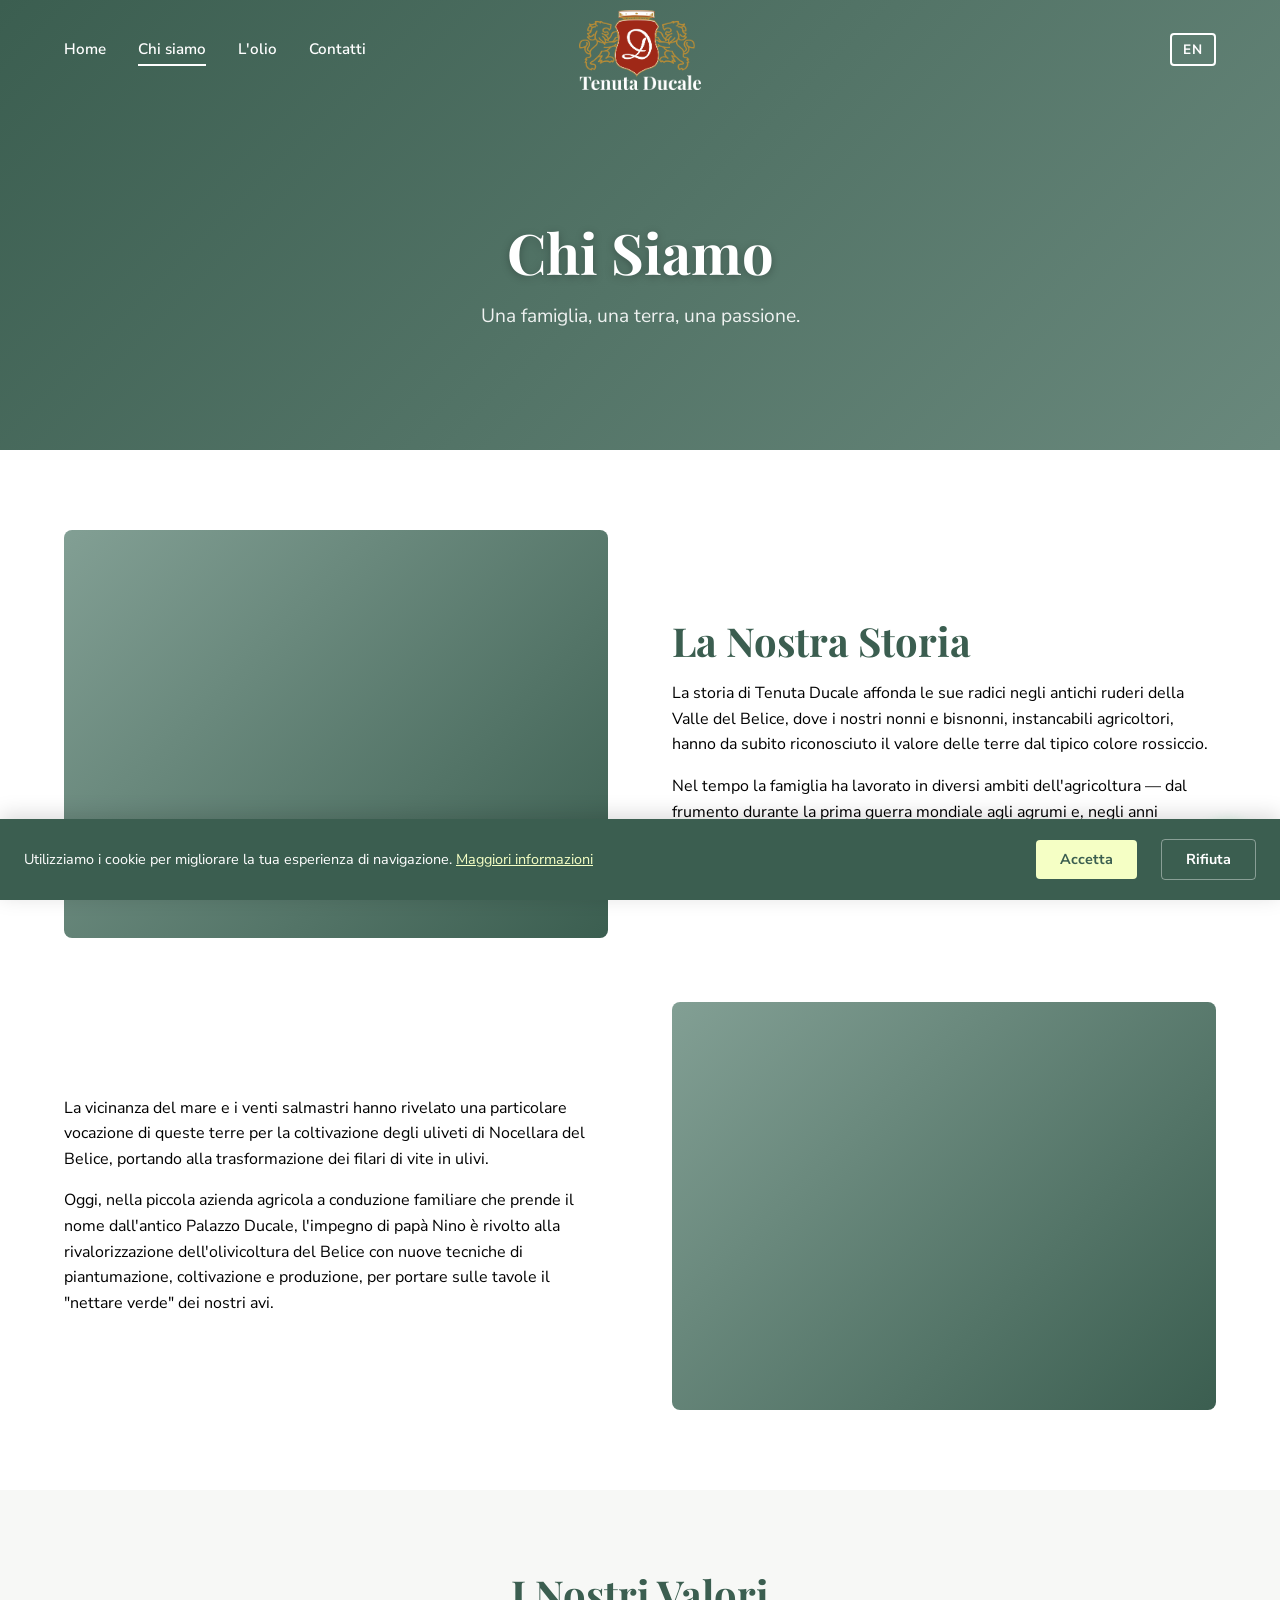
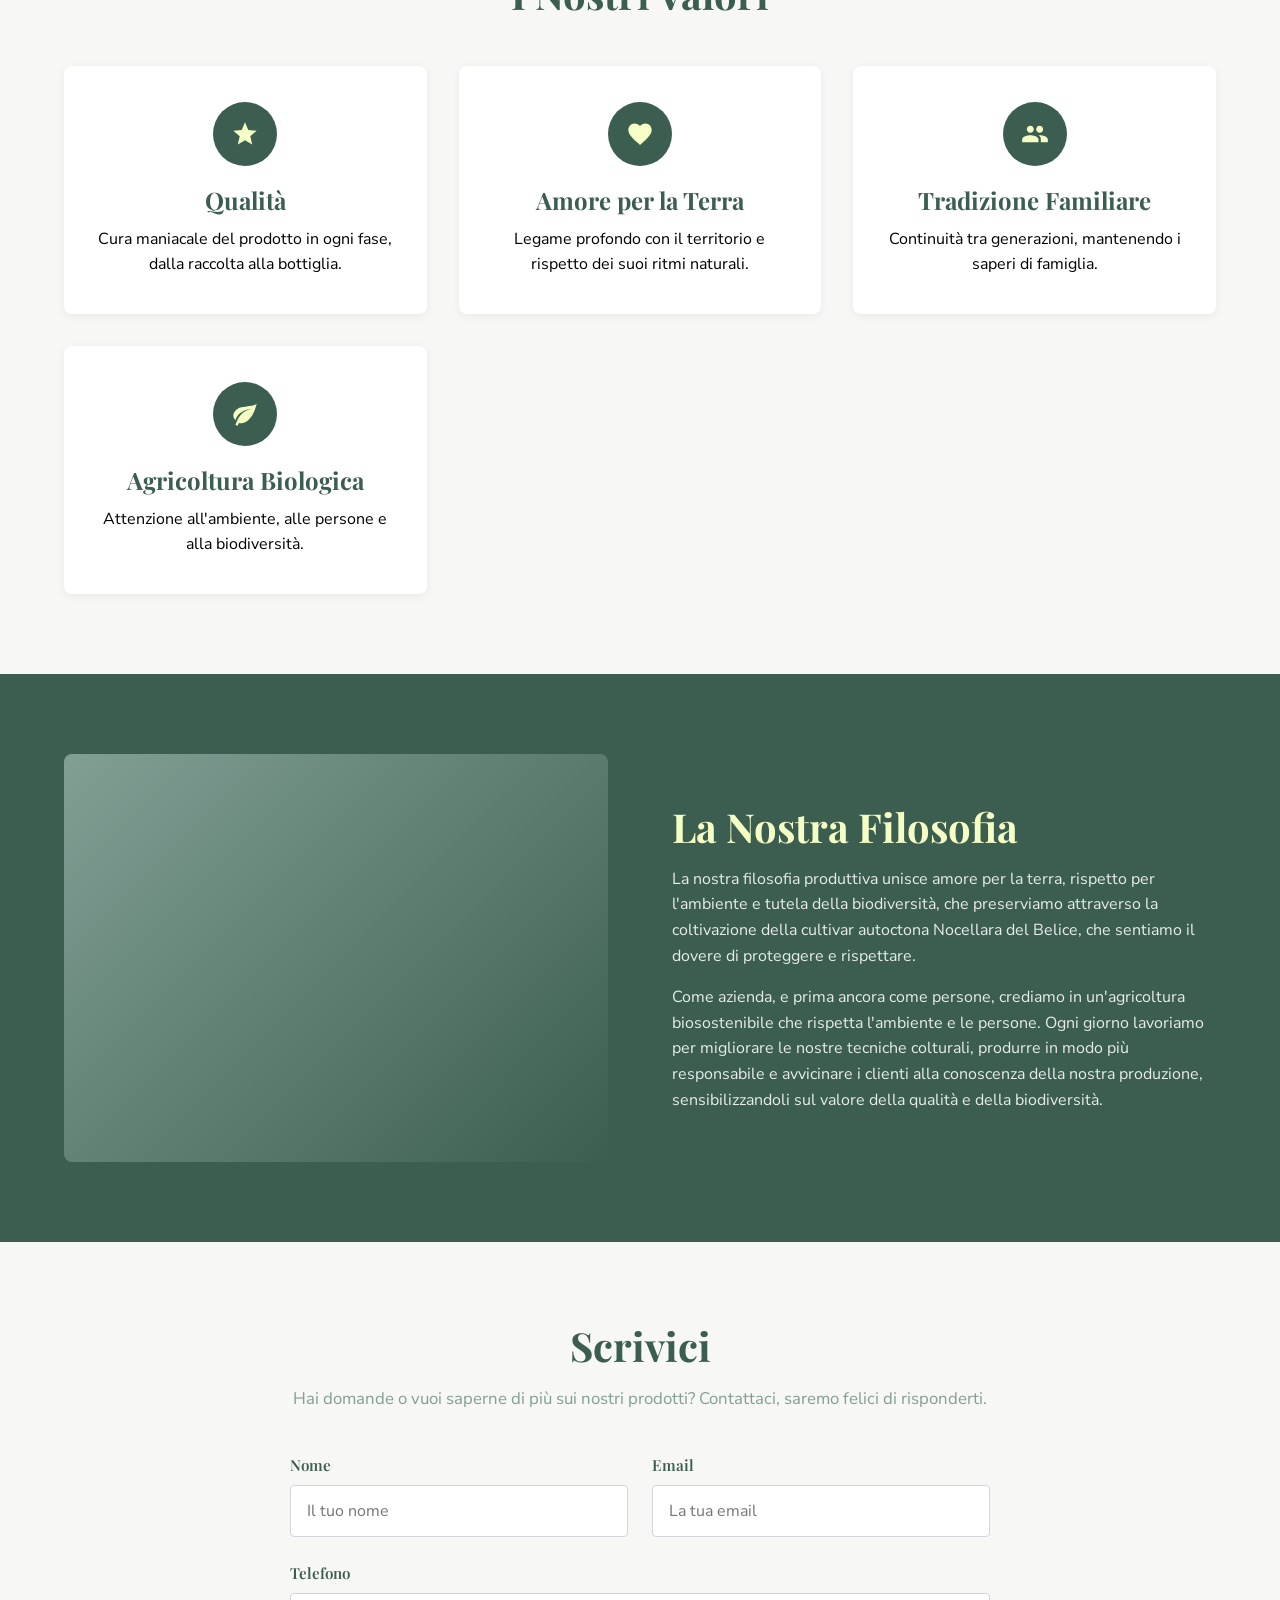
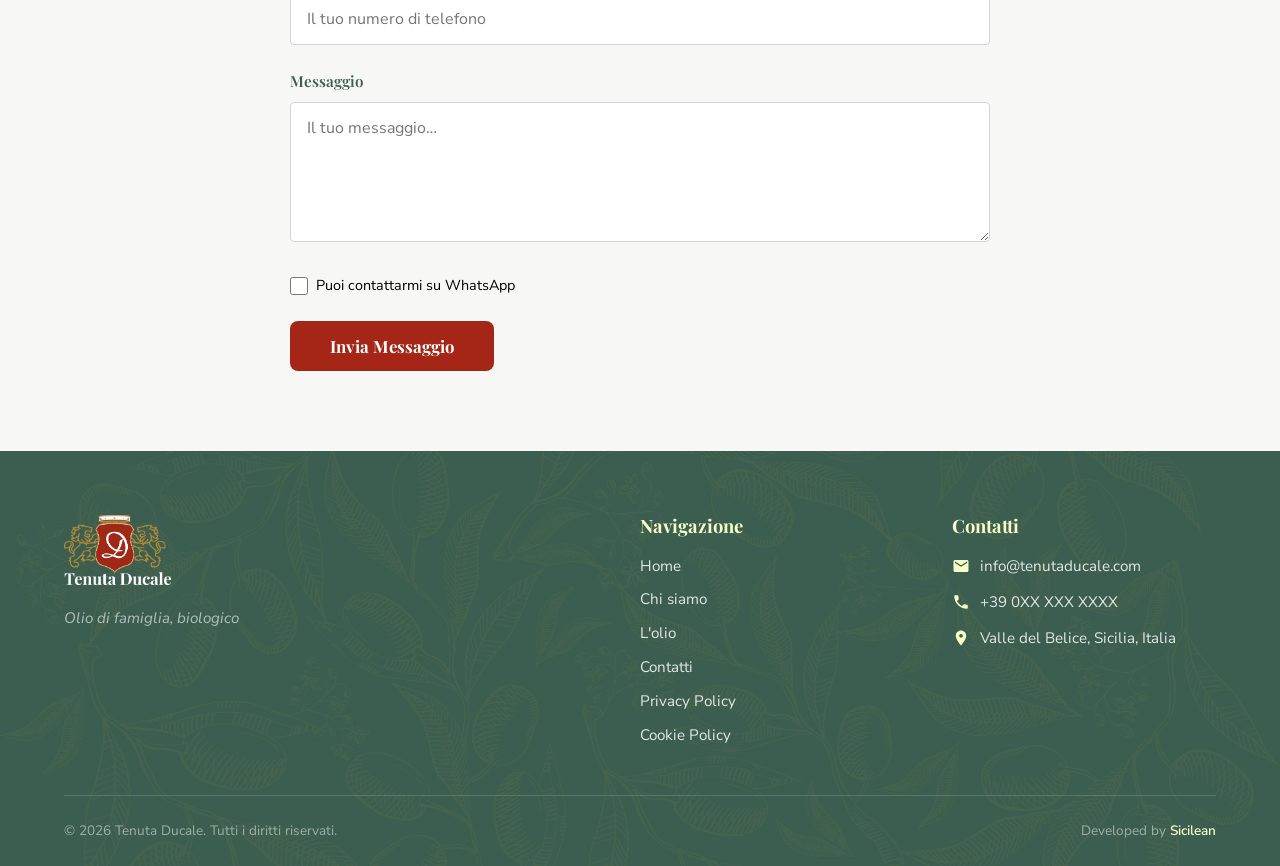
==== chi-siamo.html @ a3f20289 "Configurazione iniziale del sito" ====
<!DOCTYPE html>
<html lang="it">
<head>
  <meta charset="UTF-8">
  <meta name="viewport" content="width=device-width, initial-scale=1.0">
  <meta name="robots" content="index, follow">

  <title>Chi Siamo | Tenuta Ducale – La Nostra Storia nella Valle del Belice</title>
  <meta name="description" content="Scopri la storia di Tenuta Ducale: generazioni di agricoltori nella Valle del Belice, dedicati alla coltivazione biologica della Nocellara del Belice.">
  <link rel="canonical" href="https://www.tenutaducale.com/chi-siamo.html">

  <meta property="og:title" content="Chi Siamo | Tenuta Ducale">
  <meta property="og:description" content="Generazioni di agricoltori nella Valle del Belice, dedicati alla coltivazione biologica della Nocellara del Belice.">
  <meta property="og:type" content="website">
  <meta property="og:url" content="https://www.tenutaducale.com/chi-siamo.html">
  <meta property="og:locale" content="it_IT">
  <meta property="og:site_name" content="Tenuta Ducale">

  <link rel="preconnect" href="https://fonts.googleapis.com">
  <link rel="preconnect" href="https://fonts.gstatic.com" crossorigin>
  <link href="https://fonts.googleapis.com/css2?family=Nunito+Sans:ital,opsz,wght@0,6..12,300;0,6..12,400;0,6..12,600;0,6..12,700;1,6..12,400&family=Playfair+Display:ital,wght@0,400..900;1,400..900&display=swap" rel="stylesheet">

  <link rel="stylesheet" href="styles.css">
</head>
<body>

  <a href="#main-content" class="skip-link">Vai al contenuto principale</a>

  <!-- ========== NAVBAR ========== -->
  <header class="navbar navbar--transparent" role="banner">
    <div class="container navbar__inner">
      <a href="index.html" class="navbar__logo" aria-label="Tenuta Ducale – Home"><img src="public/Logo Tenuta Ducale-3.png" alt="Tenuta Ducale" width="150" height="48" class="logo-light"><img src="public/Logo Tenuta Ducale-4.png" alt="Tenuta Ducale" width="150" height="48" class="logo-dark"></a>
      <nav class="navbar__nav" aria-label="Navigazione principale">
        <a href="index.html" class="navbar__link" data-i18n="nav.home">Home</a>
        <a href="chi-siamo.html" class="navbar__link navbar__link--active" data-i18n="nav.about">Chi siamo</a>
        <a href="l-olio.html" class="navbar__link" data-i18n="nav.oil">L'olio</a>
        <a href="contatti.html" class="navbar__link" data-i18n="nav.contact">Contatti</a>
      </nav>
      <div class="navbar__actions">
        <button class="lang-toggle" aria-label="Switch to English">EN</button>
        <button class="hamburger" aria-label="Apri menu" aria-expanded="false">
          <span class="hamburger__line"></span>
          <span class="hamburger__line"></span>
          <span class="hamburger__line"></span>
        </button>
      </div>
    </div>
  </header>

  <div class="mobile-menu" role="dialog" aria-label="Menu di navigazione">
    <a href="index.html" class="mobile-menu__link" data-i18n="nav.home">Home</a>
    <a href="chi-siamo.html" class="mobile-menu__link mobile-menu__link--active" data-i18n="nav.about">Chi siamo</a>
    <a href="l-olio.html" class="mobile-menu__link" data-i18n="nav.oil">L'olio</a>
    <a href="contatti.html" class="mobile-menu__link" data-i18n="nav.contact">Contatti</a>
    <button class="lang-toggle" aria-label="Switch to English">EN</button>
  </div>

  <!-- ========== HERO ========== -->
  <!-- Sostituire con: style="background-image: url('img/hero-chi-siamo.webp')" -->
  <section class="hero" aria-label="Hero">
    <div class="hero__content">
      <h1 class="hero__title" data-i18n="hero.about.title">Chi Siamo</h1>
      <p class="hero__subtitle" data-i18n="hero.about.subtitle">Una famiglia, una terra, una passione.</p>
    </div>
  </section>

  <!-- ========== MAIN CONTENT ========== -->
  <main id="main-content">

    <!-- --- LA NOSTRA STORIA --- -->
    <section class="section" aria-labelledby="story-heading">
      <div class="container">
        <div class="two-col fade-in">
          <div class="two-col__img">
            <!-- Sostituire con: <img src="img/storia-uliveto.webp" alt="Uliveto storico della famiglia Di Maria" loading="lazy" width="600" height="450"> -->
          </div>
          <div class="two-col__text">
            <h2 id="story-heading" data-i18n="about.story.title">La Nostra Storia</h2>
            <p data-i18n="about.story.p1">La storia di Tenuta Ducale affonda le sue radici negli antichi ruderi della Valle del Belice, dove i nostri nonni e bisnonni, instancabili agricoltori, hanno da subito riconosciuto il valore delle terre dal tipico colore rossiccio.</p>
            <p data-i18n="about.story.p2">Nel tempo la famiglia ha lavorato in diversi ambiti dell'agricoltura — dal frumento durante la prima guerra mondiale agli agrumi e, negli anni '50–'60, alla viticoltura.</p>
          </div>
        </div>

        <div class="two-col two-col--reverse fade-in" style="margin-top: 4rem;">
          <div class="two-col__img">
            <!-- Sostituire con: <img src="img/storia-palazzo.webp" alt="Antico Palazzo Ducale nella Valle del Belice" loading="lazy" width="600" height="450"> -->
          </div>
          <div class="two-col__text">
            <p data-i18n="about.story.p3">La vicinanza del mare e i venti salmastri hanno rivelato una particolare vocazione di queste terre per la coltivazione degli uliveti di Nocellara del Belice, portando alla trasformazione dei filari di vite in ulivi.</p>
            <p data-i18n="about.story.p4">Oggi, nella piccola azienda agricola a conduzione familiare che prende il nome dall'antico Palazzo Ducale, l'impegno di papà Nino è rivolto alla rivalorizzazione dell'olivicoltura del Belice con nuove tecniche di piantumazione, coltivazione e produzione, per portare sulle tavole il "nettare verde" dei nostri avi.</p>
          </div>
        </div>
      </div>
    </section>

    <!-- --- I NOSTRI VALORI --- -->
    <section class="section section--alt" aria-labelledby="values-heading">
      <div class="container">
        <div class="section-header fade-in">
          <h2 id="values-heading" data-i18n="about.values.title">I Nostri Valori</h2>
        </div>

        <div class="cards-grid">
          <div class="card fade-in">
            <div class="card__icon">
              <svg viewBox="0 0 24 24" aria-hidden="true"><path d="M12 17.27L18.18 21l-1.64-7.03L22 9.24l-7.19-.61L12 2 9.19 8.63 2 9.24l5.46 4.73L5.82 21z"/></svg>
            </div>
            <h3 data-i18n="about.v1.title">Qualità</h3>
            <p data-i18n="about.v1.text">Cura maniacale del prodotto in ogni fase, dalla raccolta alla bottiglia.</p>
          </div>

          <div class="card fade-in">
            <div class="card__icon">
              <svg viewBox="0 0 24 24" aria-hidden="true"><path d="M12 21.35l-1.45-1.32C5.4 15.36 2 12.28 2 8.5 2 5.42 4.42 3 7.5 3c1.74 0 3.41.81 4.5 2.09C13.09 3.81 14.76 3 16.5 3 19.58 3 22 5.42 22 8.5c0 3.78-3.4 6.86-8.55 11.54L12 21.35z"/></svg>
            </div>
            <h3 data-i18n="about.v2.title">Amore per la Terra</h3>
            <p data-i18n="about.v2.text">Legame profondo con il territorio e rispetto dei suoi ritmi naturali.</p>
          </div>

          <div class="card fade-in">
            <div class="card__icon">
              <svg viewBox="0 0 24 24" aria-hidden="true"><path d="M16 11c1.66 0 2.99-1.34 2.99-3S17.66 5 16 5c-1.66 0-3 1.34-3 3s1.34 3 3 3zm-8 0c1.66 0 2.99-1.34 2.99-3S9.66 5 8 5C6.34 5 5 6.34 5 8s1.34 3 3 3zm0 2c-2.33 0-7 1.17-7 3.5V19h14v-2.5c0-2.33-4.67-3.5-7-3.5zm8 0c-.29 0-.62.02-.97.05 1.16.84 1.97 1.97 1.97 3.45V19h6v-2.5c0-2.33-4.67-3.5-7-3.5z"/></svg>
            </div>
            <h3 data-i18n="about.v3.title">Tradizione Familiare</h3>
            <p data-i18n="about.v3.text">Continuità tra generazioni, mantenendo i saperi di famiglia.</p>
          </div>

          <div class="card fade-in">
            <div class="card__icon">
              <svg viewBox="0 0 24 24" aria-hidden="true"><path d="M17 8C8 10 5.9 16.17 3.82 21.34l1.89.66.95-2.3c.48.17.98.3 1.34.3C19 20 22 3 22 3c-1 2-8 2.25-13 3.25S2 11.5 2 13.5s1.75 3.75 1.75 3.75C7 8 17 8 17 8z"/></svg>
            </div>
            <h3 data-i18n="about.v4.title">Agricoltura Biologica</h3>
            <p data-i18n="about.v4.text">Attenzione all'ambiente, alle persone e alla biodiversità.</p>
          </div>
        </div>
      </div>
    </section>

    <!-- --- LA NOSTRA FILOSOFIA --- -->
    <section class="section section--dark" aria-labelledby="philosophy-heading">
      <div class="container">
        <div class="two-col fade-in">
          <div class="two-col__img">
            <!-- Sostituire con: <img src="img/filosofia-campo.webp" alt="Coltivazione biologica nell'uliveto" loading="lazy" width="600" height="450"> -->
          </div>
          <div class="two-col__text">
            <h2 id="philosophy-heading" data-i18n="about.philosophy.title">La Nostra Filosofia</h2>
            <p data-i18n="about.philosophy.p1">La nostra filosofia produttiva unisce amore per la terra, rispetto per l'ambiente e tutela della biodiversità, che preserviamo attraverso la coltivazione della cultivar autoctona Nocellara del Belice, che sentiamo il dovere di proteggere e rispettare.</p>
            <p data-i18n="about.philosophy.p2">Come azienda, e prima ancora come persone, crediamo in un'agricoltura biosostenibile che rispetta l'ambiente e le persone. Ogni giorno lavoriamo per migliorare le nostre tecniche colturali, produrre in modo più responsabile e avvicinare i clienti alla conoscenza della nostra produzione, sensibilizzandoli sul valore della qualità e della biodiversità.</p>
          </div>
        </div>
      </div>
    </section>

  </main>

  <!-- ========== FORM ========== -->
  <section class="form-section" aria-labelledby="form-heading-about">
    <div class="container">
      <div class="section-header">
        <h2 id="form-heading-about" data-i18n="form.title">Scrivici</h2>
        <p data-i18n="form.subtitle">Hai domande o vuoi saperne di più sui nostri prodotti? Contattaci, saremo felici di risponderti.</p>
      </div>

      <form action="https://formspree.io/f/YOUR_FORM_ID" method="POST" class="contact-form">
        <div class="form-honeypot" aria-hidden="true">
          <label for="website-hp-about">Website</label>
          <input type="text" id="website-hp-about" name="_honey" tabindex="-1" autocomplete="off">
        </div>

        <div class="form-row">
          <div class="form-group">
            <label for="nome-about" data-i18n="form.name">Nome</label>
            <input type="text" id="nome-about" name="nome" required placeholder="Il tuo nome" data-i18n-ph="form.name.ph">
          </div>
          <div class="form-group">
            <label for="email-about" data-i18n="form.email">Email</label>
            <input type="email" id="email-about" name="email" required placeholder="La tua email" data-i18n-ph="form.email.ph">
          </div>
        </div>

        <div class="form-group">
          <label for="telefono-about" data-i18n="form.phone">Telefono</label>
          <input type="tel" id="telefono-about" name="telefono" placeholder="Il tuo numero di telefono" data-i18n-ph="form.phone.ph">
        </div>

        <div class="form-group">
          <label for="messaggio-about" data-i18n="form.message">Messaggio</label>
          <textarea id="messaggio-about" name="messaggio" required placeholder="Il tuo messaggio…" data-i18n-ph="form.message.ph"></textarea>
        </div>

        <div class="form-check">
          <input type="checkbox" id="whatsapp-about" name="whatsapp" value="si">
          <label for="whatsapp-about" data-i18n="form.whatsapp">Puoi contattarmi su WhatsApp</label>
        </div>

        <button type="submit" class="btn-submit" data-i18n="form.submit">Invia Messaggio</button>
      </form>
    </div>
  </section>

  <!-- ========== FOOTER ========== -->
  <footer class="footer" role="contentinfo">
    <div class="container">
      <div class="footer__grid">
        <div>
          <a href="index.html" class="footer__logo"><img src="public/Logo Tenuta Ducale-3.png" alt="Tenuta Ducale" width="150" height="70"></a>
          <p class="footer__tagline" data-i18n="footer.tagline">Olio di famiglia, biologico</p>
        </div>
        <div>
          <h3 data-i18n="footer.nav">Navigazione</h3>
          <div class="footer__links">
            <a href="index.html" data-i18n="nav.home">Home</a>
            <a href="chi-siamo.html" data-i18n="nav.about">Chi siamo</a>
            <a href="l-olio.html" data-i18n="nav.oil">L'olio</a>
            <a href="contatti.html" data-i18n="nav.contact">Contatti</a>
            <a href="privacy-policy.html" data-i18n="footer.privacy">Privacy Policy</a>
            <a href="cookie-policy.html" data-i18n="footer.cookie">Cookie Policy</a>
          </div>
        </div>
        <div>
          <h3 data-i18n="footer.contact">Contatti</h3>
          <div class="footer__contact-item">
            <svg viewBox="0 0 24 24" aria-hidden="true"><path d="M20 4H4c-1.1 0-2 .9-2 2v12c0 1.1.9 2 2 2h16c1.1 0 2-.9 2-2V6c0-1.1-.9-2-2-2zm0 4l-8 5-8-5V6l8 5 8-5v2z"/></svg>
            <span>info@tenutaducale.com</span>
          </div>
          <div class="footer__contact-item">
            <svg viewBox="0 0 24 24" aria-hidden="true"><path d="M6.62 10.79c1.44 2.83 3.76 5.14 6.59 6.59l2.2-2.2c.27-.27.67-.36 1.02-.24 1.12.37 2.33.57 3.57.57.55 0 1 .45 1 1V20c0 .55-.45 1-1 1-9.39 0-17-7.61-17-17 0-.55.45-1 1-1h3.5c.55 0 1 .45 1 1 0 1.25.2 2.45.57 3.57.11.35.03.74-.25 1.02l-2.2 2.2z"/></svg>
            <span>+39 0XX XXX XXXX</span>
          </div>
          <div class="footer__contact-item">
            <svg viewBox="0 0 24 24" aria-hidden="true"><path d="M12 2C8.13 2 5 5.13 5 9c0 5.25 7 13 7 13s7-7.75 7-13c0-3.87-3.13-7-7-7zm0 9.5c-1.38 0-2.5-1.12-2.5-2.5s1.12-2.5 2.5-2.5 2.5 1.12 2.5 2.5-1.12 2.5-2.5 2.5z"/></svg>
            <span>Valle del Belice, Sicilia, Italia</span>
          </div>
        </div>
      </div>
      <div class="footer__bottom">
        <span>&copy; 2026 Tenuta Ducale. <span data-i18n="footer.rights">Tutti i diritti riservati.</span></span>
        <span><span data-i18n="footer.developed">Developed by</span> <a href="https://www.sicilean.tech" target="_blank" rel="noopener">Sicilean</a></span>
      </div>
    </div>
  </footer>

  <!-- WhatsApp -->
  <a href="https://wa.me/39XXXXXXXXXX" class="whatsapp-btn" target="_blank" rel="noopener" aria-label="Contattaci su WhatsApp">
    <svg viewBox="0 0 24 24" aria-hidden="true"><path d="M17.472 14.382c-.297-.149-1.758-.867-2.03-.967-.273-.099-.471-.148-.67.15-.197.297-.767.966-.94 1.164-.173.199-.347.223-.644.075-.297-.15-1.255-.463-2.39-1.475-.883-.788-1.48-1.761-1.653-2.059-.173-.297-.018-.458.13-.606.134-.133.298-.347.446-.52.149-.174.198-.298.298-.497.099-.198.05-.371-.025-.52-.075-.149-.669-1.612-.916-2.207-.242-.579-.487-.5-.669-.51-.173-.008-.371-.01-.57-.01-.198 0-.52.074-.792.372-.272.297-1.04 1.016-1.04 2.479 0 1.462 1.065 2.875 1.213 3.074.149.198 2.096 3.2 5.077 4.487.709.306 1.262.489 1.694.625.712.227 1.36.195 1.871.118.571-.085 1.758-.719 2.006-1.413.248-.694.248-1.289.173-1.413-.074-.124-.272-.198-.57-.347m-5.421 7.403h-.004a9.87 9.87 0 01-5.031-1.378l-.361-.214-3.741.982.998-3.648-.235-.374a9.86 9.86 0 01-1.51-5.26c.001-5.45 4.436-9.884 9.888-9.884 2.64 0 5.122 1.03 6.988 2.898a9.825 9.825 0 012.893 6.994c-.003 5.45-4.437 9.884-9.885 9.884m8.413-18.297A11.815 11.815 0 0012.05 0C5.495 0 .16 5.335.157 11.892c0 2.096.547 4.142 1.588 5.945L.057 24l6.305-1.654a11.882 11.882 0 005.683 1.448h.005c6.554 0 11.89-5.335 11.893-11.893a11.821 11.821 0 00-3.48-8.413z"/></svg>
  </a>

  <!-- Cookie Banner -->
  <div class="cookie-banner" role="dialog" aria-label="Consenso cookie">
    <p data-i18n-html="cookie.text">Utilizziamo i cookie per migliorare la tua esperienza di navigazione. <a href="cookie-policy.html">Maggiori informazioni</a></p>
    <button class="cookie-btn cookie-btn--accept" data-i18n="cookie.accept">Accetta</button>
    <button class="cookie-btn cookie-btn--reject" data-i18n="cookie.reject">Rifiuta</button>
  </div>

  <button class="cookie-settings-btn" aria-label="Impostazioni cookie">
    <svg viewBox="0 0 24 24" aria-hidden="true"><path d="M12 2a10 10 0 1 0 10 10A10 10 0 0 0 12 2zm0 18a8 8 0 1 1 8-8 8 8 0 0 1-8 8zm-1-6a1 1 0 1 0 1 1 1 1 0 0 0-1-1zm4-4a1 1 0 1 0 1 1 1 1 0 0 0-1-1zm-6-2a1.5 1.5 0 1 0 1.5 1.5A1.5 1.5 0 0 0 9 8z"/></svg>
  </button>

  <script src="script.js"></script>
</body>
</html>
---- styles.css ----
/* =============================================
   TENUTA DUCALE - Stylesheet
   =============================================
   Struttura:
   1. Reset & Custom Properties
   2. Typography
   3. Layout
   4. Skip Link & Accessibility
   5. Navbar
   6. Hero
   7. Sections & Cards
   8. Two-Column Layout
   9. Gallery
   10. Steps / Process
   11. Contact Info
   12. Form
   13. Footer
   14. WhatsApp Button
   15. Cookie Banner & Settings
   16. Lightbox
   17. Animations
   18. Policy Pages
   19. Buttons
   20. Responsive
   ============================================= */

/* --- 1. Reset & Custom Properties --- */

*,
*::before,
*::after {
  margin: 0;
  padding: 0;
  box-sizing: border-box;
}

:root {
  --primario-scuro: #3b5e50;
  --primario-chiaro: #829f94;
  --accent-giallo: #F5FFC5;
  --accent-rosso: #A52516;
  --sfondo: #ffffff;
  --testo: #000000;
  --nav-height: 72px;
  --transition: 0.3s ease;
  --shadow-sm: 0 2px 10px rgba(0, 0, 0, 0.06);
  --shadow-md: 0 4px 20px rgba(0, 0, 0, 0.08);
  --shadow-lg: 0 8px 30px rgba(0, 0, 0, 0.12);
  --radius: 8px;
}

html {
  scroll-behavior: smooth;
  scroll-padding-top: var(--nav-height);
}

body {
  font-family: "Nunito Sans", sans-serif;
  font-size: 16px;
  line-height: 1.6;
  color: var(--testo);
  background-color: var(--sfondo);
  -webkit-font-smoothing: antialiased;
  -moz-osx-font-smoothing: grayscale;
  overflow-x: hidden;
}

img {
  max-width: 100%;
  height: auto;
  display: block;
}

a {
  color: inherit;
  text-decoration: none;
}

ul {
  list-style: none;
}

button {
  cursor: pointer;
  border: none;
  background: none;
  font-family: inherit;
}

/* --- 2. Typography --- */

h1, h2, h3, h4 {
  font-family: "Playfair Display", serif;
  font-weight: 700;
  line-height: 1.2;
  color: var(--primario-scuro);
}

h1 { font-size: clamp(2rem, 5vw, 3.5rem); }
h2 { font-size: clamp(1.75rem, 4vw, 2.5rem); margin-bottom: 1rem; }
h3 { font-size: clamp(1.25rem, 3vw, 1.5rem); margin-bottom: 0.75rem; }
h4 { font-size: 1.125rem; margin-bottom: 0.5rem; }

p { margin-bottom: 1rem; }
p:last-child { margin-bottom: 0; }

/* --- 3. Layout --- */

.container {
  width: 100%;
  max-width: 1200px;
  margin: 0 auto;
  padding: 0 1.5rem;
}

.section {
  padding: 5rem 0;
}

.section--alt {
  background-color: #f7f8f6;
}

.section--dark {
  background-color: var(--primario-scuro);
  color: var(--sfondo);
}

.section--dark h2,
.section--dark h3 {
  color: var(--accent-giallo);
}

.section--dark p {
  color: rgba(255, 255, 255, 0.88);
}

.section--territory {
  position: relative;
  overflow: hidden;
}

.section--territory::after {
  content: '';
  position: absolute;
  inset: 0;
  background: url('public/pattern_olive_png.png') center / cover no-repeat;
  opacity: 0.2;
  pointer-events: none;
  z-index: 1;
}

.section--territory > .container {
  position: relative;
  z-index: 2;
}

.section-header {
  text-align: center;
  max-width: 700px;
  margin: 0 auto 3rem;
}

.section-header p {
  color: var(--primario-chiaro);
  font-size: 1.05rem;
}

.section--dark .section-header p {
  color: rgba(255, 255, 255, 0.75);
}

/* --- 4. Skip Link & Accessibility --- */

.sr-only {
  position: absolute;
  width: 1px;
  height: 1px;
  padding: 0;
  margin: -1px;
  overflow: hidden;
  clip: rect(0, 0, 0, 0);
  white-space: nowrap;
  border: 0;
}

.skip-link {
  position: absolute;
  top: -100%;
  left: 1rem;
  background: var(--primario-scuro);
  color: var(--sfondo);
  padding: 0.75rem 1.5rem;
  border-radius: 0 0 4px 4px;
  z-index: 10000;
  font-weight: 600;
  transition: top var(--transition);
}

.skip-link:focus {
  top: 0;
}

a:focus-visible,
button:focus-visible,
input:focus-visible,
textarea:focus-visible,
select:focus-visible {
  outline: 3px solid var(--primario-scuro);
  outline-offset: 2px;
}

/* --- 5. Navbar --- */

.navbar {
  position: fixed;
  top: 0;
  left: 0;
  width: 100%;
  z-index: 1000;
  transition: background-color var(--transition), box-shadow var(--transition);
}

.navbar--transparent {
  background-color: transparent;
}

.navbar--scrolled {
  background-color: var(--sfondo);
  box-shadow: var(--shadow-md);
}

.navbar__inner {
  display: flex;
  align-items: center;
  justify-content: space-between;
  padding-top: 0.6rem;
  padding-bottom: 0.6rem;
  transition: padding var(--transition);
}

.navbar--scrolled .navbar__inner {
  padding-top: 0.35rem;
  padding-bottom: 0.35rem;
}

.navbar__logo {
  display: flex;
  align-items: center;
  z-index: 1001;
}

.navbar__logo img {
  height: 48px;
  width: auto;
  transition: height var(--transition);
}

/* Desktop: nav LEFT | logo CENTER | lang RIGHT */
@media (min-width: 769px) {
  .navbar__nav {
    order: -1;
    flex: 1;
  }

  .navbar__logo {
    order: 0;
    flex: 0 0 auto;
  }

  .navbar__actions {
    flex: 1;
    justify-content: flex-end;
  }

  .navbar--transparent .navbar__logo img {
    height: 80px;
  }

  .navbar--scrolled .navbar__logo img {
    height: 48px;
  }
}

.navbar__logo .logo-light {
  display: block;
}

.navbar__logo .logo-dark {
  display: none;
}

.navbar--scrolled .navbar__logo .logo-light {
  display: none;
}

.navbar--scrolled .navbar__logo .logo-dark {
  display: block;
}

.navbar__nav {
  display: flex;
  align-items: center;
  gap: 2rem;
}

.navbar__link {
  font-size: 0.95rem;
  font-weight: 600;
  color: var(--sfondo);
  transition: color var(--transition);
  position: relative;
  padding: 0.25rem 0;
}

.navbar__link::after {
  content: '';
  position: absolute;
  bottom: 0;
  left: 0;
  width: 0;
  height: 2px;
  background-color: currentColor;
  transition: width var(--transition);
}

.navbar__link:hover::after,
.navbar__link--active::after {
  width: 100%;
}

.navbar--scrolled .navbar__link {
  color: var(--testo);
}

.navbar__actions {
  display: flex;
  align-items: center;
  gap: 1rem;
  z-index: 1001;
}

.lang-toggle {
  font-size: 0.85rem;
  font-weight: 700;
  padding: 0.3rem 0.7rem;
  border: 2px solid var(--sfondo);
  border-radius: 4px;
  color: var(--sfondo);
  transition: all var(--transition);
  letter-spacing: 0.05em;
}

.navbar--scrolled .lang-toggle {
  border-color: var(--primario-scuro);
  color: var(--primario-scuro);
}

.lang-toggle:hover {
  background-color: var(--sfondo);
  color: var(--primario-scuro);
}

.navbar--scrolled .lang-toggle:hover {
  background-color: var(--primario-scuro);
  color: var(--sfondo);
}

/* Hamburger */
.hamburger {
  display: none;
  flex-direction: column;
  justify-content: center;
  gap: 5px;
  width: 28px;
  height: 28px;
  z-index: 1001;
  background: none;
  border: none;
  padding: 0;
}

.hamburger__line {
  display: block;
  width: 100%;
  height: 2px;
  background-color: var(--sfondo);
  transition: all var(--transition);
  transform-origin: center;
}

.navbar--scrolled .hamburger__line {
  background-color: var(--testo);
}

.hamburger--active .hamburger__line {
  background-color: var(--sfondo);
}

.hamburger--active .hamburger__line:nth-child(1) {
  transform: rotate(45deg) translate(5px, 5px);
}

.hamburger--active .hamburger__line:nth-child(2) {
  opacity: 0;
}

.hamburger--active .hamburger__line:nth-child(3) {
  transform: rotate(-45deg) translate(5px, -5px);
}

/* Mobile overlay menu */
.mobile-menu {
  display: none;
  position: fixed;
  inset: 0;
  background-color: var(--primario-scuro);
  z-index: 999;
  flex-direction: column;
  align-items: center;
  justify-content: center;
  gap: 2rem;
  opacity: 0;
  visibility: hidden;
  transition: opacity var(--transition), visibility var(--transition);
}

.mobile-menu--open {
  opacity: 1;
  visibility: visible;
}

.mobile-menu__link {
  font-family: "Playfair Display", serif;
  font-size: 1.75rem;
  color: var(--sfondo);
  font-weight: 600;
  transition: color var(--transition);
}

.mobile-menu__link:hover,
.mobile-menu__link--active {
  color: var(--accent-giallo);
}

.mobile-menu .lang-toggle {
  margin-top: 1rem;
  font-size: 1rem;
  padding: 0.5rem 1.25rem;
  border-color: var(--sfondo);
  color: var(--sfondo);
}

.mobile-menu .lang-toggle:hover {
  background-color: var(--sfondo);
  color: var(--primario-scuro);
}

/* --- 6. Hero --- */

.hero {
  position: relative;
  height: 50vh;
  min-height: 400px;
  display: flex;
  align-items: center;
  justify-content: center;
  text-align: center;
  background-color: var(--primario-scuro);
  background-size: cover;
  background-position: center;
  overflow: hidden;
}

.hero::before {
  content: '';
  position: absolute;
  inset: 0;
  background: linear-gradient(
    135deg,
    rgba(59, 94, 80, 0.82) 0%,
    rgba(130, 159, 148, 0.65) 100%
  );
  z-index: 1;
}

.hero__content {
  position: relative;
  z-index: 2;
  max-width: 800px;
  padding: 0 1.5rem;
  padding-top: var(--nav-height);
}

@media (min-width: 769px) {
  .hero__content {
    padding-top: 100px;
  }
}

.hero__title {
  color: var(--sfondo);
  margin-bottom: 1rem;
  text-shadow: 0 2px 8px rgba(0, 0, 0, 0.25);
}

.hero__subtitle {
  color: rgba(255, 255, 255, 0.9);
  font-size: clamp(1rem, 2.5vw, 1.2rem);
  margin-bottom: 2rem;
  max-width: 600px;
  margin-left: auto;
  margin-right: auto;
}

.hero__cta {
  display: inline-block;
  padding: 0.875rem 2rem;
  background-color: var(--accent-rosso);
  color: var(--sfondo);
  font-family: "Nunito Sans", sans-serif;
  font-weight: 700;
  font-size: 1rem;
  border-radius: var(--radius);
  transition: background-color var(--transition), transform var(--transition);
}

.hero__cta:hover {
  background-color: #8a1f12;
  transform: translateY(-2px);
}

/* --- 7. Sections & Cards --- */

.cards-grid {
  display: grid;
  grid-template-columns: repeat(auto-fit, minmax(280px, 1fr));
  gap: 2rem;
}

.card {
  background: var(--sfondo);
  border-radius: var(--radius);
  padding: 2.25rem 1.75rem;
  text-align: center;
  box-shadow: var(--shadow-sm);
  transition: transform var(--transition), box-shadow var(--transition);
}

.card:hover {
  transform: translateY(-4px);
  box-shadow: var(--shadow-lg);
}

.card__icon {
  width: 64px;
  height: 64px;
  margin: 0 auto 1.25rem;
  display: flex;
  align-items: center;
  justify-content: center;
  background-color: var(--primario-scuro);
  border-radius: 50%;
}

.card__icon svg {
  width: 28px;
  height: 28px;
  fill: var(--accent-giallo);
}

.card h3 {
  color: var(--primario-scuro);
}

/* --- 8. Two-Column Layout --- */

.two-col {
  display: grid;
  grid-template-columns: 1fr 1fr;
  gap: 4rem;
  align-items: center;
}

.two-col--reverse .two-col__text {
  order: -1;
}

.two-col__img {
  border-radius: var(--radius);
  overflow: hidden;
  aspect-ratio: 4 / 3;
  background: linear-gradient(135deg, var(--primario-chiaro) 0%, var(--primario-scuro) 100%);
}

.two-col__img img {
  width: 100%;
  height: 100%;
  object-fit: cover;
}

.two-col__text .btn {
  margin-top: 0.5rem;
}

/* --- 9. Gallery --- */

.gallery-grid {
  display: grid;
  grid-template-columns: repeat(3, 1fr);
  gap: 1rem;
}

.gallery-item {
  aspect-ratio: 1;
  border-radius: var(--radius);
  overflow: hidden;
  cursor: pointer;
  position: relative;
  background: linear-gradient(135deg, var(--primario-chiaro) 0%, var(--primario-scuro) 100%);
}

.gallery-item img {
  width: 100%;
  height: 100%;
  object-fit: cover;
  transition: transform 0.5s ease;
}

.gallery-item:hover img {
  transform: scale(1.06);
}

.gallery-item::after {
  content: '';
  position: absolute;
  inset: 0;
  background: rgba(0, 0, 0, 0);
  transition: background var(--transition);
  pointer-events: none;
}

.gallery-item:hover::after {
  background: rgba(0, 0, 0, 0.12);
}

/* --- 10. Steps / Process --- */

.steps-grid {
  display: grid;
  grid-template-columns: repeat(auto-fit, minmax(220px, 1fr));
  gap: 2rem;
  counter-reset: step;
}

.step {
  text-align: center;
  padding: 1.5rem 1rem;
}

.step__number {
  display: flex;
  align-items: center;
  justify-content: center;
  width: 56px;
  height: 56px;
  border-radius: 50%;
  background: var(--primario-scuro);
  color: var(--accent-giallo);
  font-family: "Playfair Display", serif;
  font-weight: 700;
  font-size: 1.25rem;
  margin: 0 auto 1.25rem;
}

.section--alt .step__number {
  box-shadow: var(--shadow-sm);
}

/* --- 11. Contact Info --- */

.contact-info-grid {
  display: grid;
  grid-template-columns: repeat(auto-fit, minmax(250px, 1fr));
  gap: 1.5rem;
  margin-bottom: 3rem;
}

.contact-info-card {
  display: flex;
  align-items: flex-start;
  gap: 1rem;
  padding: 1.5rem;
  background: var(--sfondo);
  border-radius: var(--radius);
  box-shadow: var(--shadow-sm);
}

.contact-info-card__icon {
  width: 48px;
  height: 48px;
  min-width: 48px;
  border-radius: 50%;
  background: var(--primario-scuro);
  display: flex;
  align-items: center;
  justify-content: center;
}

.contact-info-card__icon svg {
  width: 22px;
  height: 22px;
  fill: var(--accent-giallo);
}

.contact-info-card h4 {
  font-family: "Playfair Display", serif;
  color: var(--primario-scuro);
  margin-bottom: 0.25rem;
}

.contact-info-card p {
  font-size: 0.95rem;
  margin-bottom: 0;
  color: #555;
}

.contact-info-card a {
  color: var(--primario-scuro);
  transition: color var(--transition);
}

.contact-info-card a:hover {
  color: var(--accent-rosso);
}

/* --- 12. Form --- */

.form-section {
  padding: 5rem 0;
  background-color: #f7f8f6;
}

.form-section .section-header {
  margin-bottom: 2.5rem;
}

.contact-form {
  max-width: 700px;
  margin: 0 auto;
  position: relative;
}

.form-row {
  display: grid;
  grid-template-columns: 1fr 1fr;
  gap: 1.5rem;
}

.form-group {
  margin-bottom: 1.5rem;
}

.form-group label {
  display: block;
  font-family: "Playfair Display", serif;
  font-weight: 600;
  font-size: 0.95rem;
  margin-bottom: 0.5rem;
  color: var(--primario-scuro);
}

.form-group input,
.form-group textarea,
.form-group select {
  width: 100%;
  padding: 0.875rem 1rem;
  border: 1px solid #d1d5db;
  border-radius: 4px;
  font-family: "Nunito Sans", sans-serif;
  font-size: 1rem;
  color: var(--testo);
  background-color: var(--sfondo);
  transition: border-color var(--transition), box-shadow var(--transition);
}

.form-group input:focus,
.form-group textarea:focus {
  outline: none;
  border-color: var(--primario-scuro);
  box-shadow: 0 0 0 3px rgba(59, 94, 80, 0.15);
}

.form-group textarea {
  min-height: 140px;
  resize: vertical;
}

.form-check {
  display: flex;
  align-items: center;
  gap: 0.5rem;
  margin-bottom: 1.5rem;
}

.form-check input[type="checkbox"] {
  width: 18px;
  height: 18px;
  accent-color: var(--primario-scuro);
  flex-shrink: 0;
}

.form-check label {
  font-size: 0.9rem;
  cursor: pointer;
}

.form-honeypot {
  position: absolute;
  left: -9999px;
  opacity: 0;
  height: 0;
  width: 0;
  overflow: hidden;
}

.btn-submit {
  display: inline-block;
  padding: 0.875rem 2.5rem;
  background-color: var(--accent-rosso);
  color: var(--sfondo);
  font-family: "Playfair Display", serif;
  font-weight: 700;
  font-size: 1.05rem;
  border: none;
  border-radius: var(--radius);
  cursor: pointer;
  transition: background-color var(--transition), transform var(--transition);
}

.btn-submit:hover {
  background-color: #8a1f12;
  transform: translateY(-2px);
}

.btn-submit:focus-visible {
  outline: 3px solid var(--primario-scuro);
  outline-offset: 2px;
}

/* --- 13. Footer --- */

.footer {
  background-color: var(--primario-scuro);
  color: rgba(255, 255, 255, 0.85);
  padding: 4rem 0 0;
  position: relative;
  overflow: hidden;
}

.footer::after {
  content: '';
  position: absolute;
  inset: 0;
  background: url('public/pattern_olive_png.png') center / cover no-repeat;
  opacity: 0.2;
  pointer-events: none;
  z-index: 1;
}

.footer > .container {
  position: relative;
  z-index: 2;
}

.footer h3 {
  font-family: "Playfair Display", serif;
  color: var(--accent-giallo);
  font-size: 1.15rem;
  margin-bottom: 1rem;
}

.footer__grid {
  display: grid;
  grid-template-columns: 2fr 1fr 1fr;
  gap: 3rem;
  padding-bottom: 3rem;
  border-bottom: 1px solid rgba(255, 255, 255, 0.15);
}

.footer__logo {
  display: inline-block;
  margin-bottom: 0.75rem;
}

.footer__logo img {
  height: 70px;
  width: auto;
}

.footer__tagline {
  font-size: 0.95rem;
  font-style: italic;
  color: rgba(255, 255, 255, 0.6);
  margin-bottom: 0;
}

.footer__links {
  display: flex;
  flex-direction: column;
  gap: 0.6rem;
}

.footer__links a {
  font-size: 0.95rem;
  transition: color var(--transition);
}

.footer__links a:hover {
  color: var(--accent-giallo);
}

.footer__contact-item {
  display: flex;
  align-items: flex-start;
  gap: 0.6rem;
  margin-bottom: 0.75rem;
  font-size: 0.95rem;
}

.footer__contact-item svg {
  width: 18px;
  height: 18px;
  fill: var(--accent-giallo);
  flex-shrink: 0;
  margin-top: 3px;
}

.footer__bottom {
  display: flex;
  align-items: center;
  justify-content: space-between;
  padding: 1.5rem 0;
  font-size: 0.85rem;
  color: rgba(255, 255, 255, 0.5);
}

.footer__bottom a {
  color: var(--accent-giallo);
  font-weight: 600;
  transition: color var(--transition);
}

.footer__bottom a:hover {
  color: var(--sfondo);
}

/* --- 14. WhatsApp Button --- */

.whatsapp-btn {
  position: fixed;
  bottom: 1.5rem;
  right: 1.5rem;
  width: 56px;
  height: 56px;
  background-color: #25D366;
  border-radius: 50%;
  display: flex;
  align-items: center;
  justify-content: center;
  box-shadow: 0 4px 14px rgba(37, 211, 102, 0.4);
  z-index: 900;
  transition: transform var(--transition), box-shadow var(--transition);
}

.whatsapp-btn:hover {
  transform: scale(1.1);
  box-shadow: 0 6px 20px rgba(37, 211, 102, 0.5);
}

.whatsapp-btn svg {
  width: 30px;
  height: 30px;
  fill: var(--sfondo);
}

/* --- 15. Cookie Banner & Settings --- */

.cookie-banner {
  position: fixed;
  bottom: 0;
  left: 0;
  right: 0;
  background-color: var(--primario-scuro);
  color: var(--sfondo);
  padding: 1.25rem 1.5rem;
  display: flex;
  align-items: center;
  justify-content: center;
  gap: 1.5rem;
  flex-wrap: wrap;
  z-index: 9999;
  transform: translateY(100%);
  transition: transform 0.4s ease;
  box-shadow: 0 -4px 20px rgba(0, 0, 0, 0.15);
}

.cookie-banner--visible {
  transform: translateY(0);
}

.cookie-banner p {
  margin: 0;
  font-size: 0.9rem;
  flex: 1;
  min-width: 200px;
}

.cookie-banner a {
  color: var(--accent-giallo);
  text-decoration: underline;
}

.cookie-btn {
  padding: 0.6rem 1.5rem;
  border-radius: 4px;
  font-weight: 700;
  font-size: 0.9rem;
  transition: all var(--transition);
  white-space: nowrap;
}

.cookie-btn--accept {
  background-color: var(--accent-giallo);
  color: var(--primario-scuro);
}

.cookie-btn--accept:hover {
  background-color: #e6f0a0;
}

.cookie-btn--reject {
  background-color: transparent;
  border: 1px solid rgba(255, 255, 255, 0.4);
  color: var(--sfondo);
}

.cookie-btn--reject:hover {
  border-color: var(--sfondo);
}

.cookie-settings-btn {
  position: fixed;
  bottom: 1.5rem;
  left: 1.5rem;
  width: 44px;
  height: 44px;
  background-color: var(--primario-scuro);
  border-radius: 50%;
  display: flex;
  align-items: center;
  justify-content: center;
  box-shadow: var(--shadow-md);
  z-index: 900;
  transition: transform var(--transition);
  cursor: pointer;
  border: none;
}

.cookie-settings-btn:hover {
  transform: scale(1.1);
}

.cookie-settings-btn svg {
  width: 22px;
  height: 22px;
  fill: var(--sfondo);
}

/* --- 16. Lightbox --- */

.lightbox {
  position: fixed;
  inset: 0;
  background: rgba(0, 0, 0, 0.92);
  z-index: 10000;
  display: flex;
  align-items: center;
  justify-content: center;
  opacity: 0;
  visibility: hidden;
  transition: opacity 0.3s ease, visibility 0.3s ease;
}

.lightbox--open {
  opacity: 1;
  visibility: visible;
}

.lightbox__img {
  max-width: 90%;
  max-height: 85vh;
  object-fit: contain;
  border-radius: 4px;
}

.lightbox__btn {
  position: absolute;
  background: rgba(255, 255, 255, 0.12);
  color: var(--sfondo);
  border: none;
  width: 50px;
  height: 50px;
  border-radius: 50%;
  font-size: 1.5rem;
  display: flex;
  align-items: center;
  justify-content: center;
  cursor: pointer;
  transition: background var(--transition);
}

.lightbox__btn:hover {
  background: rgba(255, 255, 255, 0.25);
}

.lightbox__close {
  top: 1.5rem;
  right: 1.5rem;
  font-size: 2rem;
}

.lightbox__prev {
  left: 1.5rem;
  top: 50%;
  transform: translateY(-50%);
}

.lightbox__next {
  right: 1.5rem;
  top: 50%;
  transform: translateY(-50%);
}

/* --- 17. Animations --- */

.fade-in {
  opacity: 0;
  transform: translateY(30px);
  transition: opacity 0.6s ease-out, transform 0.6s ease-out;
}

.fade-in.visible {
  opacity: 1;
  transform: translateY(0);
}

@media (prefers-reduced-motion: reduce) {
  .fade-in {
    opacity: 1;
    transform: none;
    transition: none;
  }
  html {
    scroll-behavior: auto;
  }
  .gallery-item img {
    transition: none;
  }
}

/* --- 18. Policy Pages --- */

.page-content {
  padding: 4rem 0 3rem;
  min-height: 50vh;
}

.page-content h1 {
  margin-bottom: 2rem;
}

.page-content h2 {
  margin-top: 2.5rem;
  margin-bottom: 1rem;
  font-size: 1.5rem;
}

.page-content h3 {
  margin-top: 1.5rem;
}

.page-content ul {
  padding-left: 1.5rem;
  list-style: disc;
  margin-bottom: 1rem;
}

.page-content ul li {
  margin-bottom: 0.4rem;
}

.page-content a {
  color: var(--primario-scuro);
  text-decoration: underline;
}

.page-content a:hover {
  color: var(--accent-rosso);
}

/* --- 19. Buttons --- */

.btn {
  display: inline-block;
  padding: 0.75rem 1.75rem;
  font-family: "Nunito Sans", sans-serif;
  font-weight: 700;
  font-size: 0.95rem;
  border-radius: var(--radius);
  transition: all var(--transition);
  text-align: center;
}

.btn--primary {
  background-color: var(--primario-scuro);
  color: var(--sfondo);
}

.btn--primary:hover {
  background-color: #2d4a3e;
  transform: translateY(-2px);
}

.btn--accent {
  background-color: var(--accent-rosso);
  color: var(--sfondo);
}

.btn--accent:hover {
  background-color: #8a1f12;
  transform: translateY(-2px);
}

.btn--outline {
  background: transparent;
  border: 2px solid var(--primario-scuro);
  color: var(--primario-scuro);
}

.btn--outline:hover {
  background: var(--primario-scuro);
  color: var(--sfondo);
}

.btn--outline-light {
  background: transparent;
  border: 2px solid var(--sfondo);
  color: var(--sfondo);
}

.btn--outline-light:hover {
  background: var(--sfondo);
  color: var(--primario-scuro);
}

/* --- 20. Responsive --- */

@media (max-width: 1024px) {
  .two-col {
    gap: 2.5rem;
  }
  .footer__grid {
    grid-template-columns: 1fr 1fr;
    gap: 2rem;
  }
}

@media (max-width: 768px) {
  .hamburger {
    display: flex;
  }
  .navbar__nav {
    display: none;
  }
  .mobile-menu {
    display: flex;
  }
  .two-col {
    grid-template-columns: 1fr;
    gap: 2rem;
  }
  .two-col--reverse .two-col__text {
    order: 0;
  }
  .gallery-grid {
    grid-template-columns: repeat(2, 1fr);
  }
  .form-row {
    grid-template-columns: 1fr;
    gap: 0;
  }
  .footer__grid {
    grid-template-columns: 1fr;
    gap: 2rem;
  }
  .footer__bottom {
    flex-direction: column;
    gap: 0.5rem;
    text-align: center;
  }
  .section {
    padding: 3.5rem 0;
  }
  .form-section {
    padding: 3.5rem 0;
  }
  .hero {
    min-height: 320px;
  }
  .lightbox__prev,
  .lightbox__next {
    width: 40px;
    height: 40px;
    font-size: 1.25rem;
  }
  .cards-grid {
    grid-template-columns: 1fr;
  }
  .steps-grid {
    grid-template-columns: 1fr 1fr;
  }
}

@media (max-width: 480px) {
  .gallery-grid {
    grid-template-columns: 1fr;
  }
  .cookie-banner {
    flex-direction: column;
    text-align: center;
    gap: 1rem;
    padding: 1.25rem;
  }
  .steps-grid {
    grid-template-columns: 1fr;
  }
  .contact-info-grid {
    grid-template-columns: 1fr;
  }
}
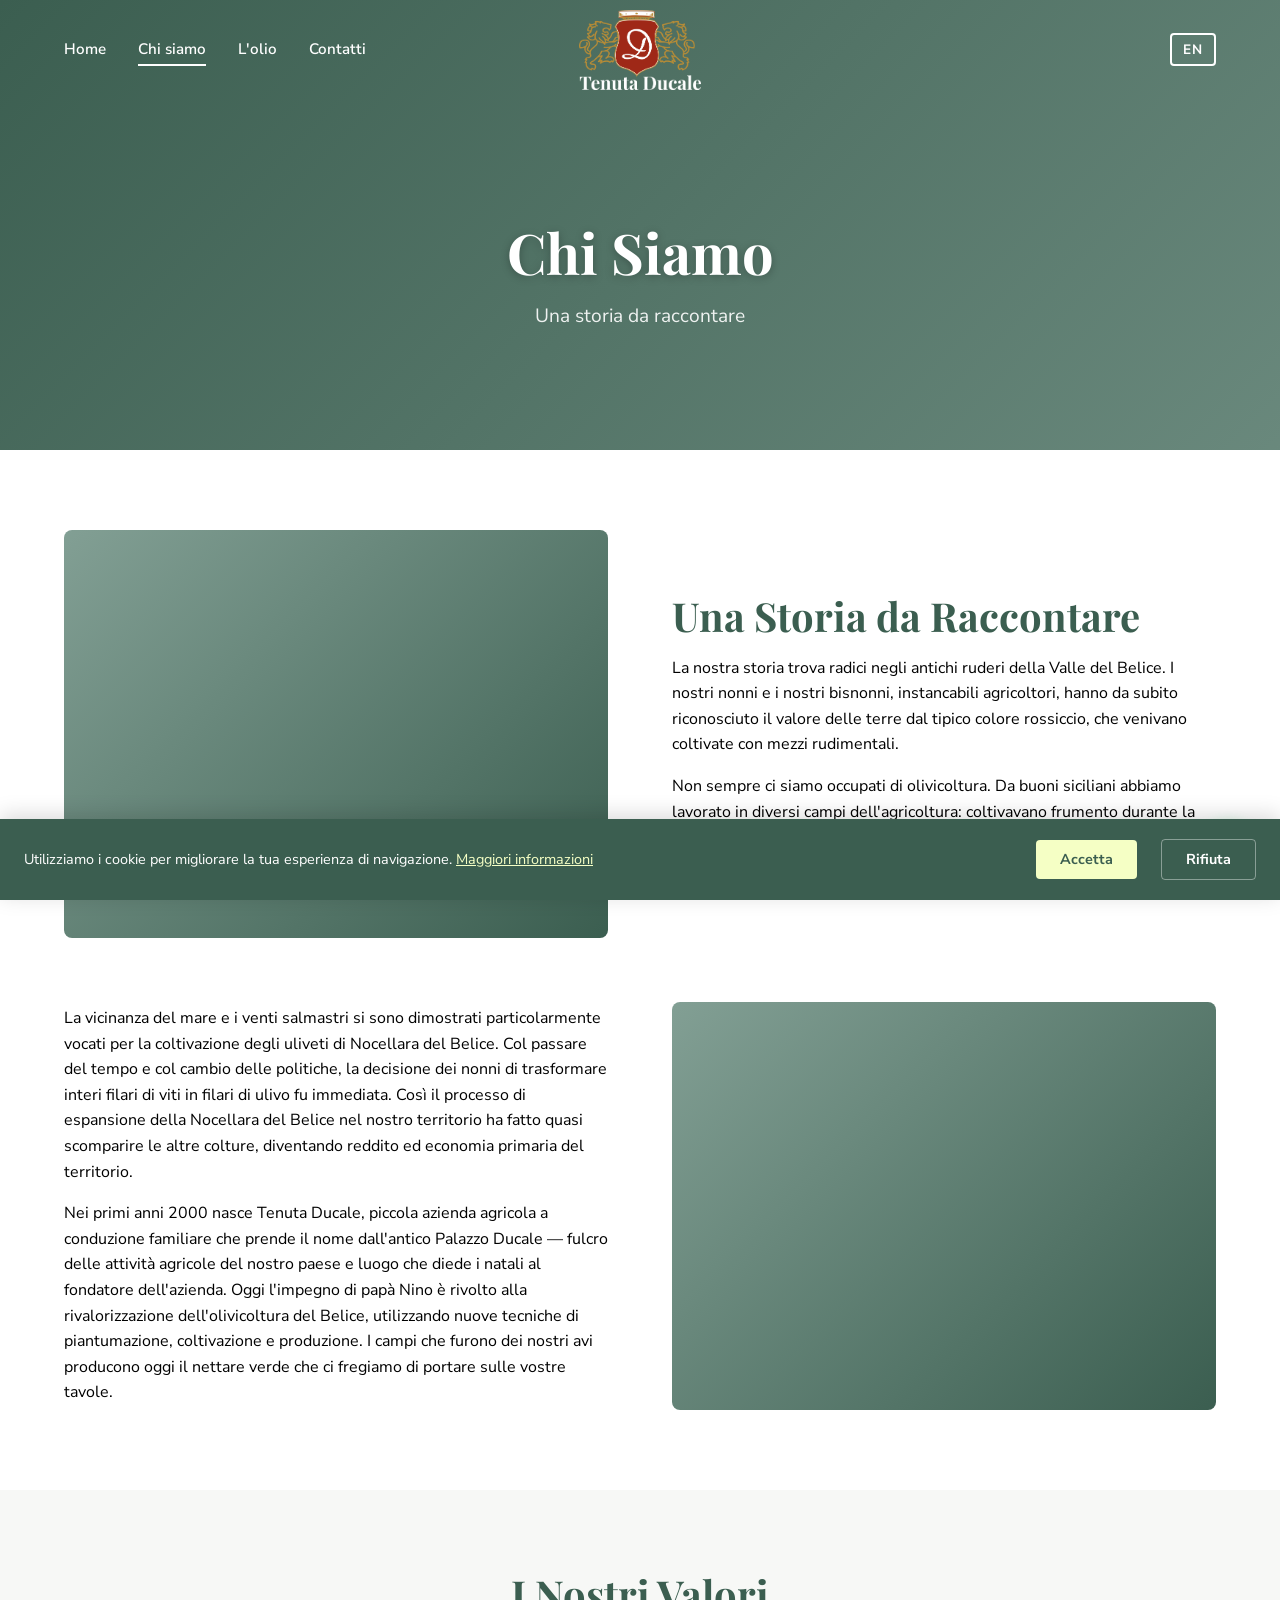
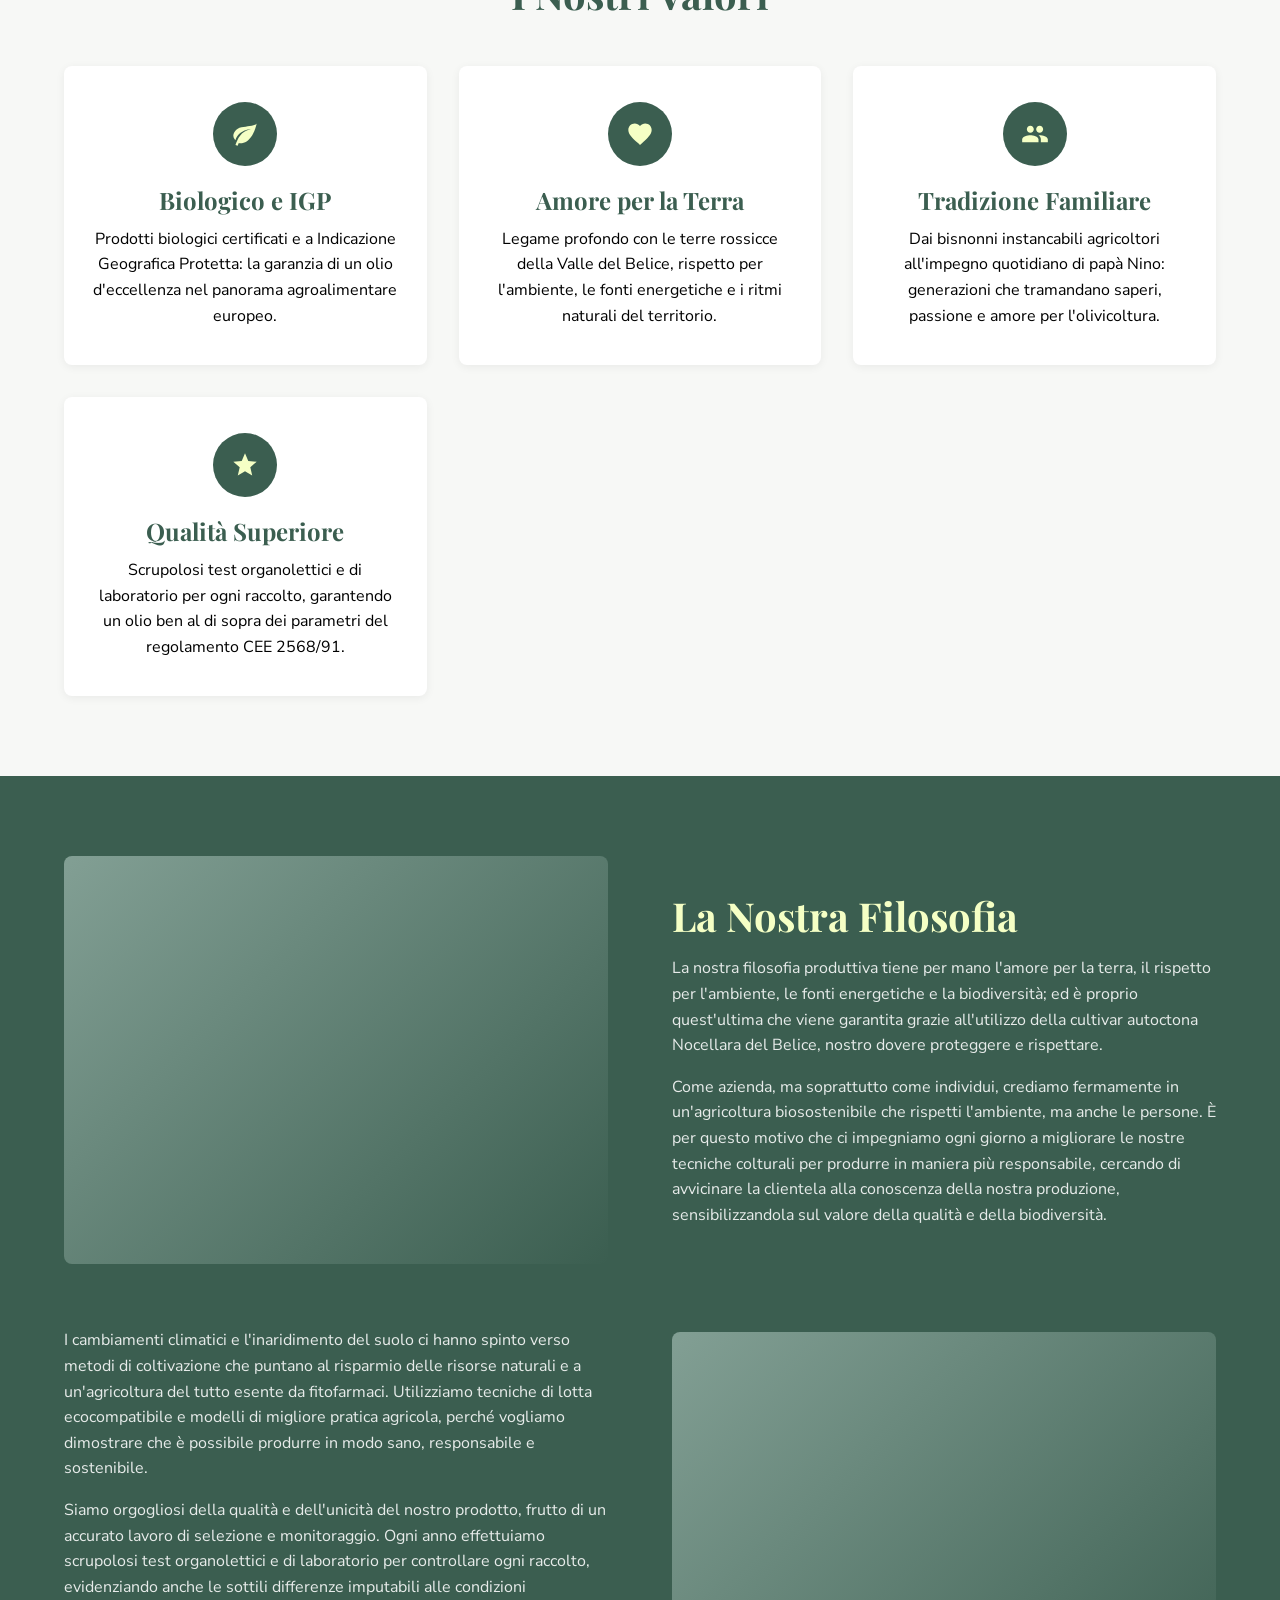
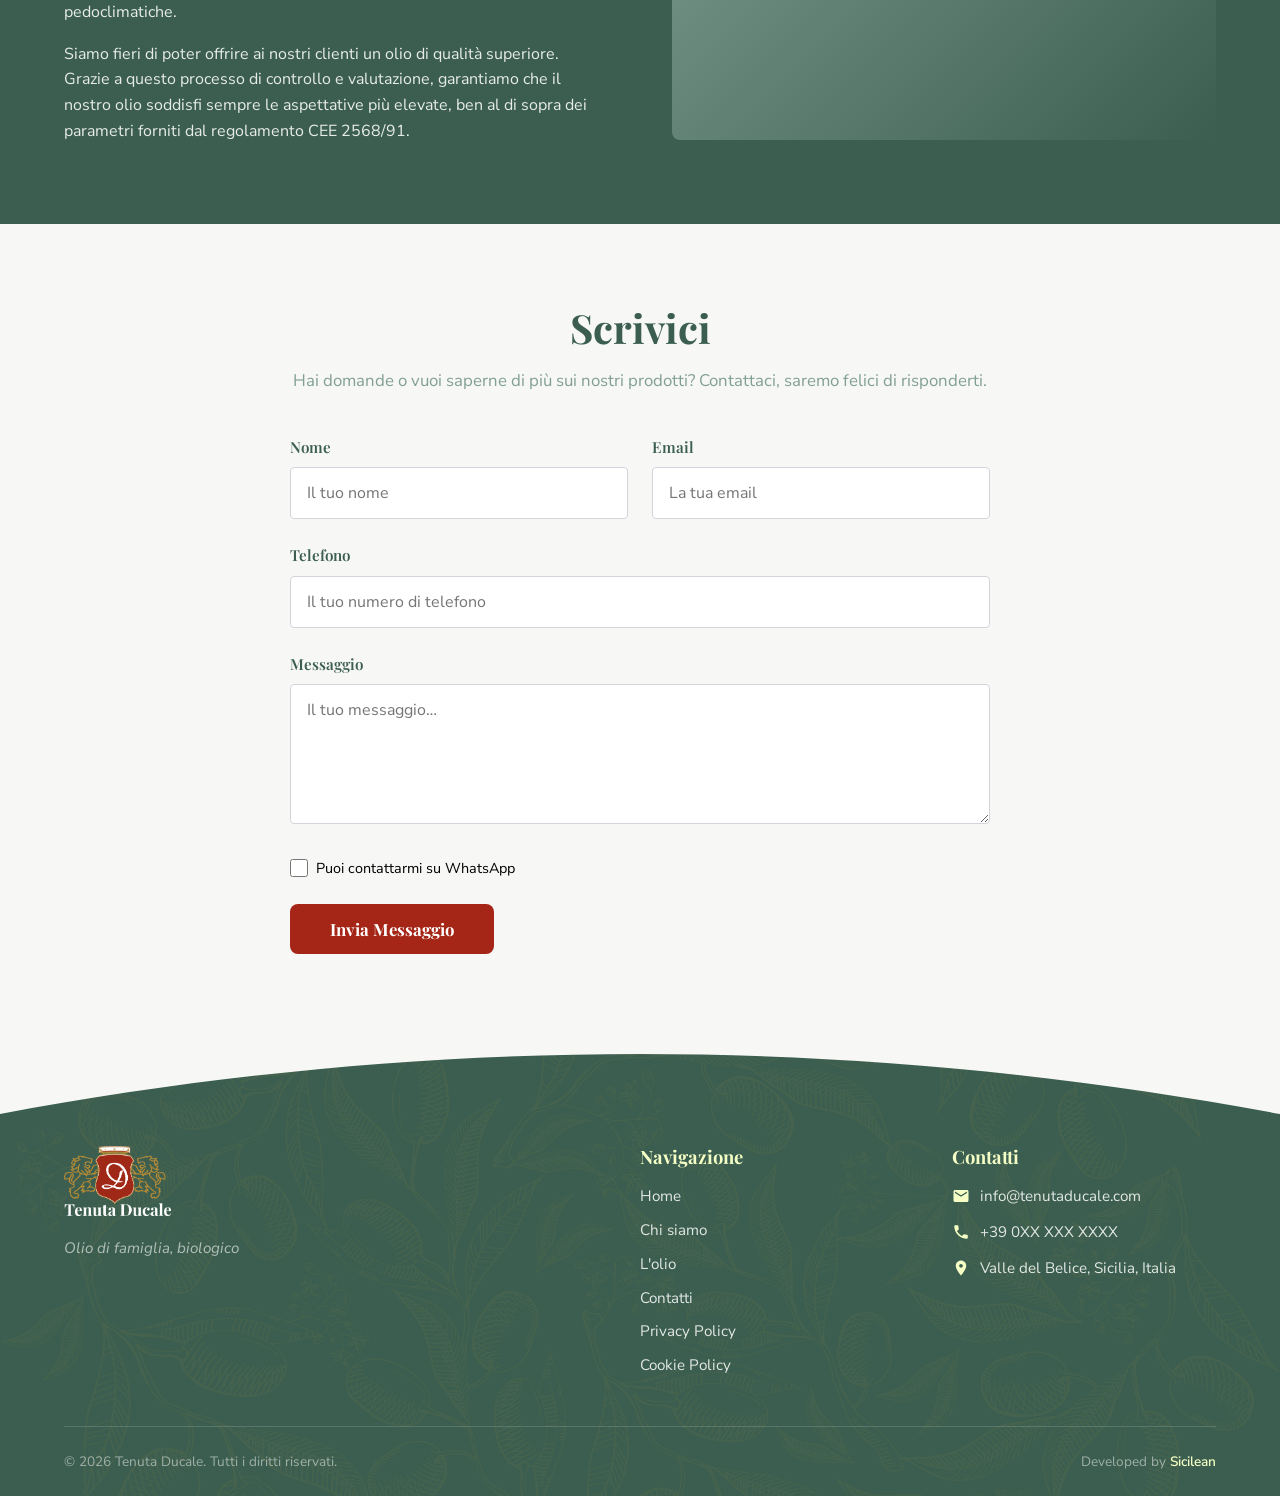
==== commit 9096bac3: "Aggiustamenti e aggiornamenti sezioni pagine, mobile e non, contenutiaggiornati con quelli del sito " ====
--- a/chi-siamo.html
+++ b/chi-siamo.html
@@ -60,7 +60,7 @@
   <section class="hero" aria-label="Hero">
     <div class="hero__content">
       <h1 class="hero__title" data-i18n="hero.about.title">Chi Siamo</h1>
-      <p class="hero__subtitle" data-i18n="hero.about.subtitle">Una famiglia, una terra, una passione.</p>
+      <p class="hero__subtitle" data-i18n="hero.about.subtitle">Una storia da raccontare</p>
     </div>
   </section>
 
@@ -72,12 +72,12 @@
       <div class="container">
         <div class="two-col fade-in">
           <div class="two-col__img">
-            <!-- Sostituire con: <img src="img/storia-uliveto.webp" alt="Uliveto storico della famiglia Di Maria" loading="lazy" width="600" height="450"> -->
-          </div>
-          <div class="two-col__text">
-            <h2 id="story-heading" data-i18n="about.story.title">La Nostra Storia</h2>
-            <p data-i18n="about.story.p1">La storia di Tenuta Ducale affonda le sue radici negli antichi ruderi della Valle del Belice, dove i nostri nonni e bisnonni, instancabili agricoltori, hanno da subito riconosciuto il valore delle terre dal tipico colore rossiccio.</p>
-            <p data-i18n="about.story.p2">Nel tempo la famiglia ha lavorato in diversi ambiti dell'agricoltura — dal frumento durante la prima guerra mondiale agli agrumi e, negli anni '50–'60, alla viticoltura.</p>
+            <!-- Sostituire con: <img src="img/storia-uliveto.webp" alt="Uliveto storico nella Valle del Belice" loading="lazy" width="600" height="450"> -->
+          </div>
+          <div class="two-col__text">
+            <h2 id="story-heading" data-i18n="about.story.title">Una Storia da Raccontare</h2>
+            <p data-i18n="about.story.p1">La nostra storia trova radici negli antichi ruderi della Valle del Belice. I nostri nonni e i nostri bisnonni, instancabili agricoltori, hanno da subito riconosciuto il valore delle terre dal tipico colore rossiccio, che venivano coltivate con mezzi rudimentali.</p>
+            <p data-i18n="about.story.p2">Non sempre ci siamo occupati di olivicoltura. Da buoni siciliani abbiamo lavorato in diversi campi dell'agricoltura: coltivavano frumento durante la prima guerra mondiale, dedicandosi poi agli agrumi, e negli anni '50–'60 hanno cominciato a usare quegli stessi campi per la viticoltura.</p>
           </div>
         </div>
 
@@ -86,8 +86,8 @@
             <!-- Sostituire con: <img src="img/storia-palazzo.webp" alt="Antico Palazzo Ducale nella Valle del Belice" loading="lazy" width="600" height="450"> -->
           </div>
           <div class="two-col__text">
-            <p data-i18n="about.story.p3">La vicinanza del mare e i venti salmastri hanno rivelato una particolare vocazione di queste terre per la coltivazione degli uliveti di Nocellara del Belice, portando alla trasformazione dei filari di vite in ulivi.</p>
-            <p data-i18n="about.story.p4">Oggi, nella piccola azienda agricola a conduzione familiare che prende il nome dall'antico Palazzo Ducale, l'impegno di papà Nino è rivolto alla rivalorizzazione dell'olivicoltura del Belice con nuove tecniche di piantumazione, coltivazione e produzione, per portare sulle tavole il "nettare verde" dei nostri avi.</p>
+            <p data-i18n="about.story.p3">La vicinanza del mare e i venti salmastri si sono dimostrati particolarmente vocati per la coltivazione degli uliveti di Nocellara del Belice. Col passare del tempo e col cambio delle politiche, la decisione dei nonni di trasformare interi filari di viti in filari di ulivo fu immediata. Così il processo di espansione della Nocellara del Belice nel nostro territorio ha fatto quasi scomparire le altre colture, diventando reddito ed economia primaria del territorio.</p>
+            <p data-i18n="about.story.p4">Nei primi anni 2000 nasce Tenuta Ducale, piccola azienda agricola a conduzione familiare che prende il nome dall'antico Palazzo Ducale — fulcro delle attività agricole del nostro paese e luogo che diede i natali al fondatore dell'azienda. Oggi l'impegno di papà Nino è rivolto alla rivalorizzazione dell'olivicoltura del Belice, utilizzando nuove tecniche di piantumazione, coltivazione e produzione. I campi che furono dei nostri avi producono oggi il nettare verde che ci fregiamo di portare sulle vostre tavole.</p>
           </div>
         </div>
       </div>
@@ -103,34 +103,34 @@
         <div class="cards-grid">
           <div class="card fade-in">
             <div class="card__icon">
+              <svg viewBox="0 0 24 24" aria-hidden="true"><path d="M17 8C8 10 5.9 16.17 3.82 21.34l1.89.66.95-2.3c.48.17.98.3 1.34.3C19 20 22 3 22 3c-1 2-8 2.25-13 3.25S2 11.5 2 13.5s1.75 3.75 1.75 3.75C7 8 17 8 17 8z"/></svg>
+            </div>
+            <h3 data-i18n="about.v1.title">Biologico e IGP</h3>
+            <p data-i18n="about.v1.text">Prodotti biologici certificati e a Indicazione Geografica Protetta: la garanzia di un olio d'eccellenza nel panorama agroalimentare europeo.</p>
+          </div>
+
+          <div class="card fade-in">
+            <div class="card__icon">
+              <svg viewBox="0 0 24 24" aria-hidden="true"><path d="M12 21.35l-1.45-1.32C5.4 15.36 2 12.28 2 8.5 2 5.42 4.42 3 7.5 3c1.74 0 3.41.81 4.5 2.09C13.09 3.81 14.76 3 16.5 3 19.58 3 22 5.42 22 8.5c0 3.78-3.4 6.86-8.55 11.54L12 21.35z"/></svg>
+            </div>
+            <h3 data-i18n="about.v2.title">Amore per la Terra</h3>
+            <p data-i18n="about.v2.text">Legame profondo con le terre rossicce della Valle del Belice, rispetto per l'ambiente, le fonti energetiche e i ritmi naturali del territorio.</p>
+          </div>
+
+          <div class="card fade-in">
+            <div class="card__icon">
+              <svg viewBox="0 0 24 24" aria-hidden="true"><path d="M16 11c1.66 0 2.99-1.34 2.99-3S17.66 5 16 5c-1.66 0-3 1.34-3 3s1.34 3 3 3zm-8 0c1.66 0 2.99-1.34 2.99-3S9.66 5 8 5C6.34 5 5 6.34 5 8s1.34 3 3 3zm0 2c-2.33 0-7 1.17-7 3.5V19h14v-2.5c0-2.33-4.67-3.5-7-3.5zm8 0c-.29 0-.62.02-.97.05 1.16.84 1.97 1.97 1.97 3.45V19h6v-2.5c0-2.33-4.67-3.5-7-3.5z"/></svg>
+            </div>
+            <h3 data-i18n="about.v3.title">Tradizione Familiare</h3>
+            <p data-i18n="about.v3.text">Dai bisnonni instancabili agricoltori all'impegno quotidiano di papà Nino: generazioni che tramandano saperi, passione e amore per l'olivicoltura.</p>
+          </div>
+
+          <div class="card fade-in">
+            <div class="card__icon">
               <svg viewBox="0 0 24 24" aria-hidden="true"><path d="M12 17.27L18.18 21l-1.64-7.03L22 9.24l-7.19-.61L12 2 9.19 8.63 2 9.24l5.46 4.73L5.82 21z"/></svg>
             </div>
-            <h3 data-i18n="about.v1.title">Qualità</h3>
-            <p data-i18n="about.v1.text">Cura maniacale del prodotto in ogni fase, dalla raccolta alla bottiglia.</p>
-          </div>
-
-          <div class="card fade-in">
-            <div class="card__icon">
-              <svg viewBox="0 0 24 24" aria-hidden="true"><path d="M12 21.35l-1.45-1.32C5.4 15.36 2 12.28 2 8.5 2 5.42 4.42 3 7.5 3c1.74 0 3.41.81 4.5 2.09C13.09 3.81 14.76 3 16.5 3 19.58 3 22 5.42 22 8.5c0 3.78-3.4 6.86-8.55 11.54L12 21.35z"/></svg>
-            </div>
-            <h3 data-i18n="about.v2.title">Amore per la Terra</h3>
-            <p data-i18n="about.v2.text">Legame profondo con il territorio e rispetto dei suoi ritmi naturali.</p>
-          </div>
-
-          <div class="card fade-in">
-            <div class="card__icon">
-              <svg viewBox="0 0 24 24" aria-hidden="true"><path d="M16 11c1.66 0 2.99-1.34 2.99-3S17.66 5 16 5c-1.66 0-3 1.34-3 3s1.34 3 3 3zm-8 0c1.66 0 2.99-1.34 2.99-3S9.66 5 8 5C6.34 5 5 6.34 5 8s1.34 3 3 3zm0 2c-2.33 0-7 1.17-7 3.5V19h14v-2.5c0-2.33-4.67-3.5-7-3.5zm8 0c-.29 0-.62.02-.97.05 1.16.84 1.97 1.97 1.97 3.45V19h6v-2.5c0-2.33-4.67-3.5-7-3.5z"/></svg>
-            </div>
-            <h3 data-i18n="about.v3.title">Tradizione Familiare</h3>
-            <p data-i18n="about.v3.text">Continuità tra generazioni, mantenendo i saperi di famiglia.</p>
-          </div>
-
-          <div class="card fade-in">
-            <div class="card__icon">
-              <svg viewBox="0 0 24 24" aria-hidden="true"><path d="M17 8C8 10 5.9 16.17 3.82 21.34l1.89.66.95-2.3c.48.17.98.3 1.34.3C19 20 22 3 22 3c-1 2-8 2.25-13 3.25S2 11.5 2 13.5s1.75 3.75 1.75 3.75C7 8 17 8 17 8z"/></svg>
-            </div>
-            <h3 data-i18n="about.v4.title">Agricoltura Biologica</h3>
-            <p data-i18n="about.v4.text">Attenzione all'ambiente, alle persone e alla biodiversità.</p>
+            <h3 data-i18n="about.v4.title">Qualità Superiore</h3>
+            <p data-i18n="about.v4.text">Scrupolosi test organolettici e di laboratorio per ogni raccolto, garantendo un olio ben al di sopra dei parametri del regolamento CEE 2568/91.</p>
           </div>
         </div>
       </div>
@@ -145,8 +145,19 @@
           </div>
           <div class="two-col__text">
             <h2 id="philosophy-heading" data-i18n="about.philosophy.title">La Nostra Filosofia</h2>
-            <p data-i18n="about.philosophy.p1">La nostra filosofia produttiva unisce amore per la terra, rispetto per l'ambiente e tutela della biodiversità, che preserviamo attraverso la coltivazione della cultivar autoctona Nocellara del Belice, che sentiamo il dovere di proteggere e rispettare.</p>
-            <p data-i18n="about.philosophy.p2">Come azienda, e prima ancora come persone, crediamo in un'agricoltura biosostenibile che rispetta l'ambiente e le persone. Ogni giorno lavoriamo per migliorare le nostre tecniche colturali, produrre in modo più responsabile e avvicinare i clienti alla conoscenza della nostra produzione, sensibilizzandoli sul valore della qualità e della biodiversità.</p>
+            <p data-i18n="about.philosophy.p1">La nostra filosofia produttiva tiene per mano l'amore per la terra, il rispetto per l'ambiente, le fonti energetiche e la biodiversità; ed è proprio quest'ultima che viene garantita grazie all'utilizzo della cultivar autoctona Nocellara del Belice, nostro dovere proteggere e rispettare.</p>
+            <p data-i18n="about.philosophy.p2">Come azienda, ma soprattutto come individui, crediamo fermamente in un'agricoltura biosostenibile che rispetti l'ambiente, ma anche le persone. È per questo motivo che ci impegniamo ogni giorno a migliorare le nostre tecniche colturali per produrre in maniera più responsabile, cercando di avvicinare la clientela alla conoscenza della nostra produzione, sensibilizzandola sul valore della qualità e della biodiversità.</p>
+          </div>
+        </div>
+
+        <div class="two-col two-col--reverse fade-in" style="margin-top: 4rem;">
+          <div class="two-col__img">
+            <!-- Sostituire con: <img src="img/filosofia-sostenibilita.webp" alt="Uliveto biologico e sostenibile" loading="lazy" width="600" height="450"> -->
+          </div>
+          <div class="two-col__text">
+            <p data-i18n="about.philosophy.p3">I cambiamenti climatici e l'inaridimento del suolo ci hanno spinto verso metodi di coltivazione che puntano al risparmio delle risorse naturali e a un'agricoltura del tutto esente da fitofarmaci. Utilizziamo tecniche di lotta ecocompatibile e modelli di migliore pratica agricola, perché vogliamo dimostrare che è possibile produrre in modo sano, responsabile e sostenibile.</p>
+            <p data-i18n="about.philosophy.p4">Siamo orgogliosi della qualità e dell'unicità del nostro prodotto, frutto di un accurato lavoro di selezione e monitoraggio. Ogni anno effettuiamo scrupolosi test organolettici e di laboratorio per controllare ogni raccolto, evidenziando anche le sottili differenze imputabili alle condizioni pedoclimatiche.</p>
+            <p data-i18n="about.philosophy.p5">Siamo fieri di poter offrire ai nostri clienti un olio di qualità superiore. Grazie a questo processo di controllo e valutazione, garantiamo che il nostro olio soddisfi sempre le aspettative più elevate, ben al di sopra dei parametri forniti dal regolamento CEE 2568/91.</p>
           </div>
         </div>
       </div>
--- a/styles.css
+++ b/styles.css
@@ -484,6 +484,26 @@
   z-index: 1;
 }
 
+.hero--home {
+  height: 70vh;
+}
+
+.hero--home::before {
+  background: rgba(0, 0, 0, 0.35);
+}
+
+.hero--home::after {
+  content: '';
+  position: absolute;
+  bottom: -1px;
+  left: 0;
+  width: 100%;
+  height: 80px;
+  background-image: url("data:image/svg+xml,%3Csvg xmlns='http://www.w3.org/2000/svg' viewBox='0 0 1440 80' preserveAspectRatio='none'%3E%3Cpath fill='%23ffffff' d='M0,0 C480,80 960,80 1440,0 L1440,80 L0,80 Z'/%3E%3C/svg%3E");
+  background-size: 100% 100%;
+  z-index: 3;
+}
+
 .hero__content {
   position: relative;
   z-index: 2;
@@ -644,6 +664,42 @@
   background: rgba(0, 0, 0, 0.12);
 }
 
+/* Gallery carousel nav — solo mobile */
+.gallery-nav {
+  display: none;
+}
+
+@media (max-width: 768px) {
+  .gallery-nav {
+    display: flex;
+    justify-content: center;
+    gap: 2rem;
+    margin-top: 0.75rem;
+  }
+
+  .gallery-nav__btn {
+    width: 40px;
+    height: 40px;
+    border-radius: 50%;
+    border: 1px solid var(--primario-chiaro);
+    background: transparent;
+    color: var(--primario-chiaro);
+    font-size: 1rem;
+    display: flex;
+    align-items: center;
+    justify-content: center;
+    cursor: pointer;
+    transition: all var(--transition);
+  }
+
+  .gallery-nav__btn:hover,
+  .gallery-nav__btn:active {
+    background: var(--primario-scuro);
+    border-color: var(--primario-scuro);
+    color: var(--sfondo);
+  }
+}
+
 /* --- 10. Steps / Process --- */
 
 .steps-grid {
@@ -677,6 +733,189 @@
   box-shadow: var(--shadow-sm);
 }
 
+/* --- 10b. Process Timeline --- */
+
+.process-timeline {
+  max-width: 820px;
+  margin: 0 auto;
+  position: relative;
+  padding-left: 40px;
+}
+
+.process-timeline::before {
+  content: '';
+  position: absolute;
+  left: 27px;
+  top: 0;
+  bottom: 0;
+  width: 2px;
+  background: var(--primario-scuro);
+  opacity: 0.15;
+}
+
+.process-step {
+  display: flex;
+  gap: 1.75rem;
+  margin-bottom: 3rem;
+  position: relative;
+}
+
+.process-step:last-child {
+  margin-bottom: 0;
+}
+
+.process-step__number {
+  flex-shrink: 0;
+  display: flex;
+  align-items: center;
+  justify-content: center;
+  width: 56px;
+  height: 56px;
+  border-radius: 50%;
+  background: var(--primario-scuro);
+  color: var(--accent-giallo);
+  font-family: "Playfair Display", serif;
+  font-weight: 700;
+  font-size: 1.25rem;
+  z-index: 1;
+  position: relative;
+  left: -40px;
+  margin-right: -40px;
+  box-shadow: var(--shadow-sm);
+}
+
+.process-step__content {
+  padding-top: 0.5rem;
+}
+
+.process-step__content h3 {
+  font-family: "Playfair Display", serif;
+  font-size: 1.35rem;
+  font-weight: 700;
+  color: var(--primario-scuro);
+  margin-bottom: 0.75rem;
+}
+
+.process-step__content p {
+  color: var(--testo-corpo);
+  line-height: 1.8;
+}
+
+.process-step__content p + p {
+  margin-top: 0.75rem;
+}
+
+@media (max-width: 600px) {
+  .process-timeline {
+    padding-left: 0;
+  }
+
+  .process-timeline::before {
+    display: none;
+  }
+
+  .process-step {
+    flex-direction: column;
+    align-items: center;
+    text-align: center;
+  }
+
+  .process-step__number {
+    position: static;
+    left: auto;
+    margin-right: 0;
+    margin-bottom: 1rem;
+  }
+}
+
+/* --- 10c. Certifications & Analysis Downloads --- */
+
+.cert-badges {
+  display: flex;
+  justify-content: center;
+  align-items: center;
+  gap: 2.5rem;
+  flex-wrap: wrap;
+  margin-bottom: 3rem;
+}
+
+.cert-badges img {
+  max-height: 100px;
+  width: auto;
+  object-fit: contain;
+}
+
+.analysis-grid {
+  display: grid;
+  grid-template-columns: repeat(auto-fit, minmax(260px, 1fr));
+  gap: 1rem;
+  max-width: 920px;
+  margin: 0 auto;
+}
+
+.analysis-card {
+  display: flex;
+  align-items: center;
+  gap: 1.25rem;
+  padding: 1.25rem 1.5rem;
+  background: var(--sfondo-chiaro);
+  border: 1px solid rgba(58, 46, 30, 0.1);
+  border-radius: 10px;
+  text-decoration: none;
+  color: var(--testo-corpo);
+  transition: box-shadow 0.25s ease, border-color 0.25s ease, transform 0.25s ease;
+}
+
+.analysis-card:hover {
+  border-color: var(--primario-scuro);
+  box-shadow: var(--shadow-md);
+  transform: translateY(-2px);
+}
+
+.analysis-card__year {
+  flex-shrink: 0;
+  font-family: "Playfair Display", serif;
+  font-size: 1.5rem;
+  font-weight: 700;
+  color: var(--primario-scuro);
+  line-height: 1;
+}
+
+.analysis-card__info {
+  display: flex;
+  flex-direction: column;
+  gap: 0.25rem;
+}
+
+.analysis-card__label {
+  font-weight: 600;
+  font-size: 0.95rem;
+  color: var(--primario-scuro);
+}
+
+.analysis-card__action {
+  display: flex;
+  align-items: center;
+  gap: 0.4rem;
+  font-size: 0.85rem;
+  color: var(--accent-oliva);
+  font-weight: 600;
+}
+
+.analysis-card__action svg {
+  transition: transform 0.2s ease;
+}
+
+.analysis-card:hover .analysis-card__action svg {
+  transform: translateY(2px);
+}
+
+@media (max-width: 600px) {
+  .analysis-grid {
+    grid-template-columns: 1fr;
+  }
+}
+
 /* --- 11. Contact Info --- */
 
 .contact-info-grid {
@@ -732,6 +971,105 @@
 
 .contact-info-card a:hover {
   color: var(--accent-rosso);
+}
+
+/* --- 11b. Awards & Publications --- */
+
+.awards-section-label {
+  font-family: "Playfair Display", serif;
+  font-size: 1.15rem;
+  font-weight: 700;
+  color: var(--primario-scuro);
+  text-transform: uppercase;
+  letter-spacing: 0.08em;
+  margin-bottom: 1.5rem;
+  padding-bottom: 0.5rem;
+  border-bottom: 2px solid var(--accent-giallo);
+  display: inline-block;
+}
+
+.awards-grid {
+  display: grid;
+  grid-template-columns: repeat(auto-fit, minmax(280px, 1fr));
+  gap: 1.5rem;
+  margin-bottom: 3rem;
+}
+
+.award-card {
+  display: flex;
+  flex-direction: column;
+  align-items: center;
+  text-align: center;
+  gap: 1.25rem;
+  padding: 1.25rem 1rem 1.5rem;
+  background: var(--sfondo);
+  border-radius: var(--radius);
+  box-shadow: var(--shadow-sm);
+  border: 1px solid rgba(58, 46, 30, 0.06);
+  transition: box-shadow 0.25s ease, transform 0.25s ease;
+}
+
+.award-card:hover {
+  box-shadow: var(--shadow-md);
+  transform: translateY(-2px);
+}
+
+.award-card__img {
+  width: 240px;
+  height: 200px;
+  display: flex;
+  align-items: center;
+  justify-content: center;
+}
+
+.award-card__img img {
+  max-width: 100%;
+  max-height: 100%;
+  object-fit: contain;
+  border-radius: 6px;
+}
+
+.award-card__body {
+  display: flex;
+  flex-direction: column;
+  align-items: center;
+  gap: 0.2rem;
+}
+
+.award-card__year {
+  font-family: "Playfair Display", serif;
+  font-size: 0.85rem;
+  font-weight: 700;
+  color: var(--accent-oliva);
+  letter-spacing: 0.05em;
+}
+
+.award-card__body h4 {
+  font-family: "Playfair Display", serif;
+  font-size: 1.05rem;
+  font-weight: 700;
+  color: var(--primario-scuro);
+  margin: 0;
+  line-height: 1.3;
+}
+
+.award-card__body p {
+  font-size: 0.88rem;
+  color: var(--testo-corpo);
+  margin: 0;
+  line-height: 1.5;
+}
+
+.award-card__result {
+  font-weight: 600;
+  color: var(--primario-scuro) !important;
+  font-style: italic;
+}
+
+@media (max-width: 600px) {
+  .awards-grid {
+    grid-template-columns: 1fr;
+  }
 }
 
 /* --- 12. Form --- */
@@ -853,9 +1191,21 @@
 .footer {
   background-color: var(--primario-scuro);
   color: rgba(255, 255, 255, 0.85);
-  padding: 4rem 0 0;
+  padding: 7rem 0 0;
   position: relative;
   overflow: hidden;
+}
+
+.footer::before {
+  content: '';
+  position: absolute;
+  top: 0;
+  left: 0;
+  width: 100%;
+  height: 80px;
+  background-image: url("data:image/svg+xml,%3Csvg xmlns='http://www.w3.org/2000/svg' viewBox='0 0 1440 80' preserveAspectRatio='none'%3E%3Cpath fill='%23f7f8f6' d='M0,80 C480,0 960,0 1440,80 L1440,0 L0,0 Z'/%3E%3C/svg%3E");
+  background-size: 100% 100%;
+  z-index: 3;
 }
 
 .footer::after {
@@ -1294,11 +1644,29 @@
     order: 0;
   }
   .gallery-grid {
-    grid-template-columns: repeat(2, 1fr);
+    display: flex;
+    overflow-x: auto;
+    scroll-snap-type: x mandatory;
+    -webkit-overflow-scrolling: touch;
+    gap: 0.75rem;
+    padding-bottom: 1rem;
+    scrollbar-width: none;
+  }
+  .gallery-grid::-webkit-scrollbar {
+    display: none;
+  }
+  .gallery-grid .gallery-item {
+    flex: 0 0 85%;
+    scroll-snap-align: center;
+    aspect-ratio: 4 / 3;
+    border-radius: var(--radius);
   }
   .form-row {
     grid-template-columns: 1fr;
     gap: 0;
+  }
+  .footer::before {
+    height: 50px;
   }
   .footer__grid {
     grid-template-columns: 1fr;
@@ -1316,7 +1684,8 @@
     padding: 3.5rem 0;
   }
   .hero {
-    min-height: 320px;
+    height: 100vh;
+    min-height: 0;
   }
   .lightbox__prev,
   .lightbox__next {
@@ -1333,9 +1702,6 @@
 }
 
 @media (max-width: 480px) {
-  .gallery-grid {
-    grid-template-columns: 1fr;
-  }
   .cookie-banner {
     flex-direction: column;
     text-align: center;
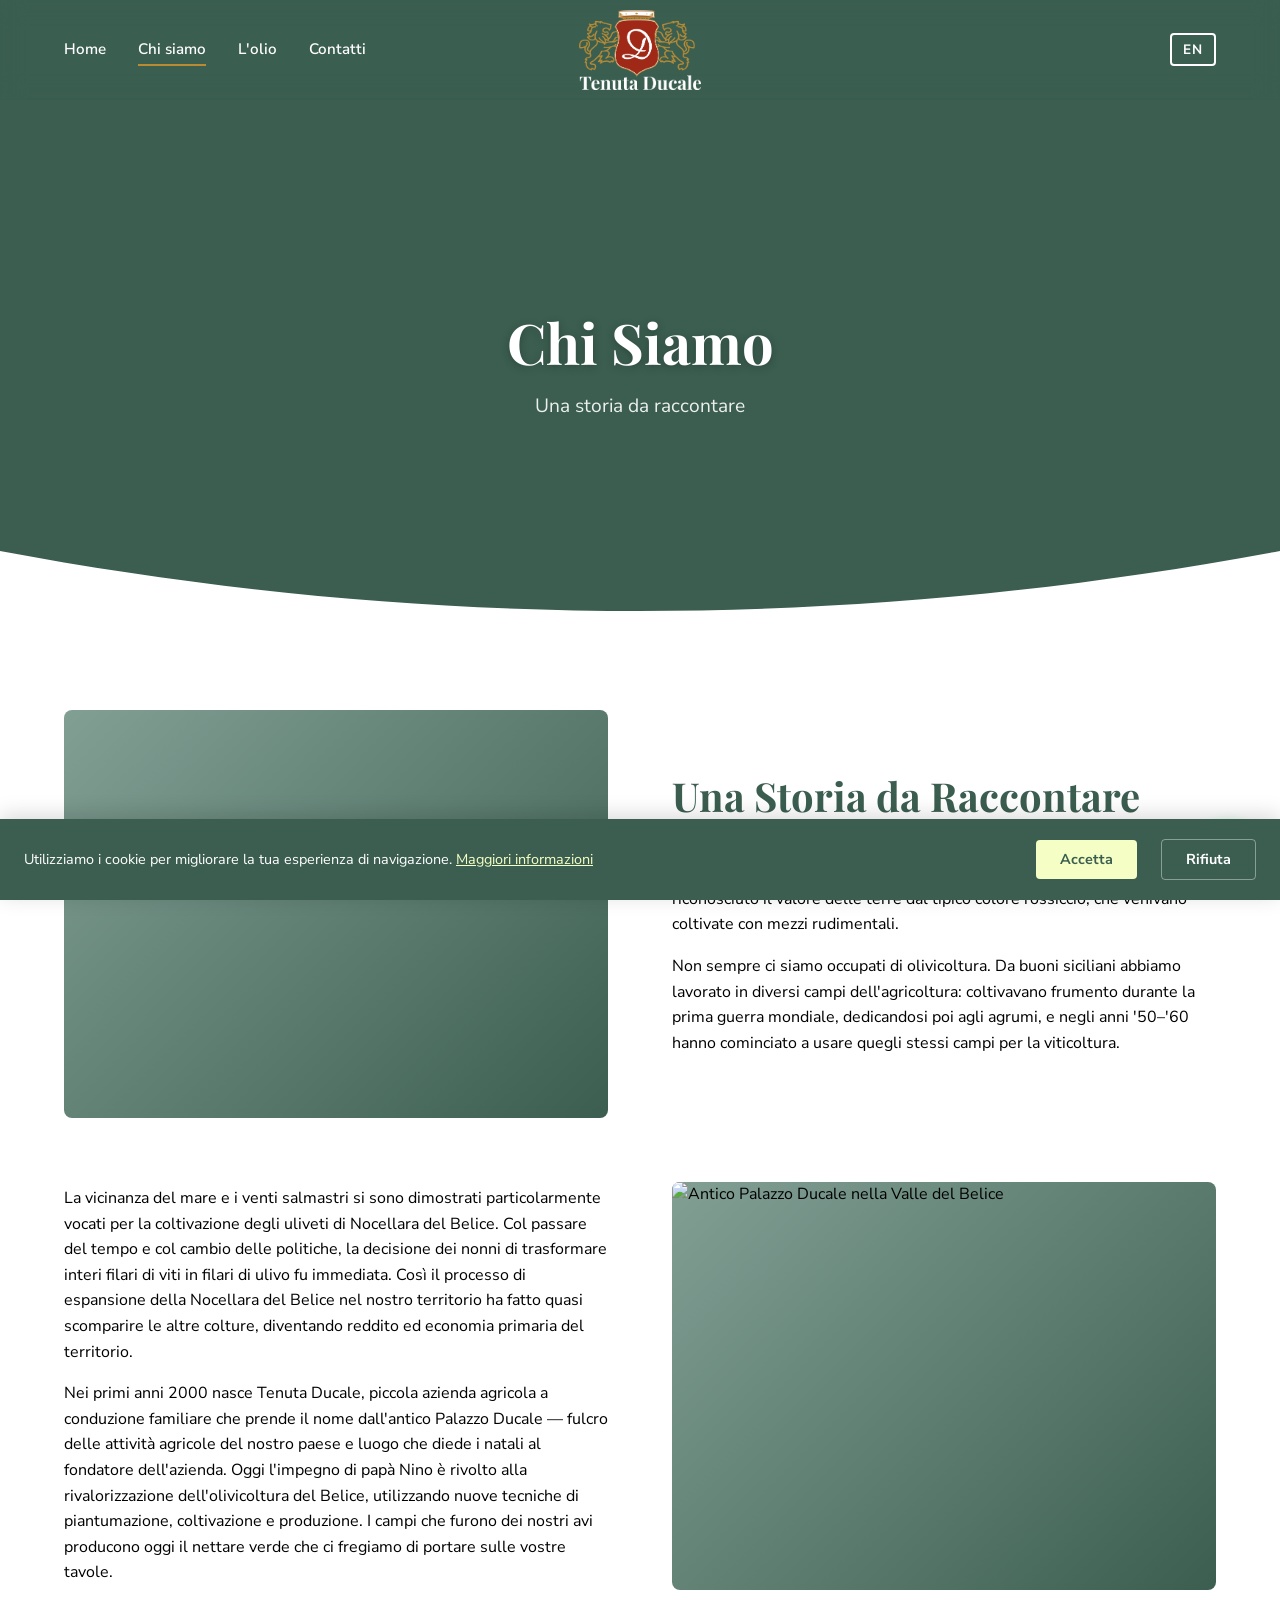
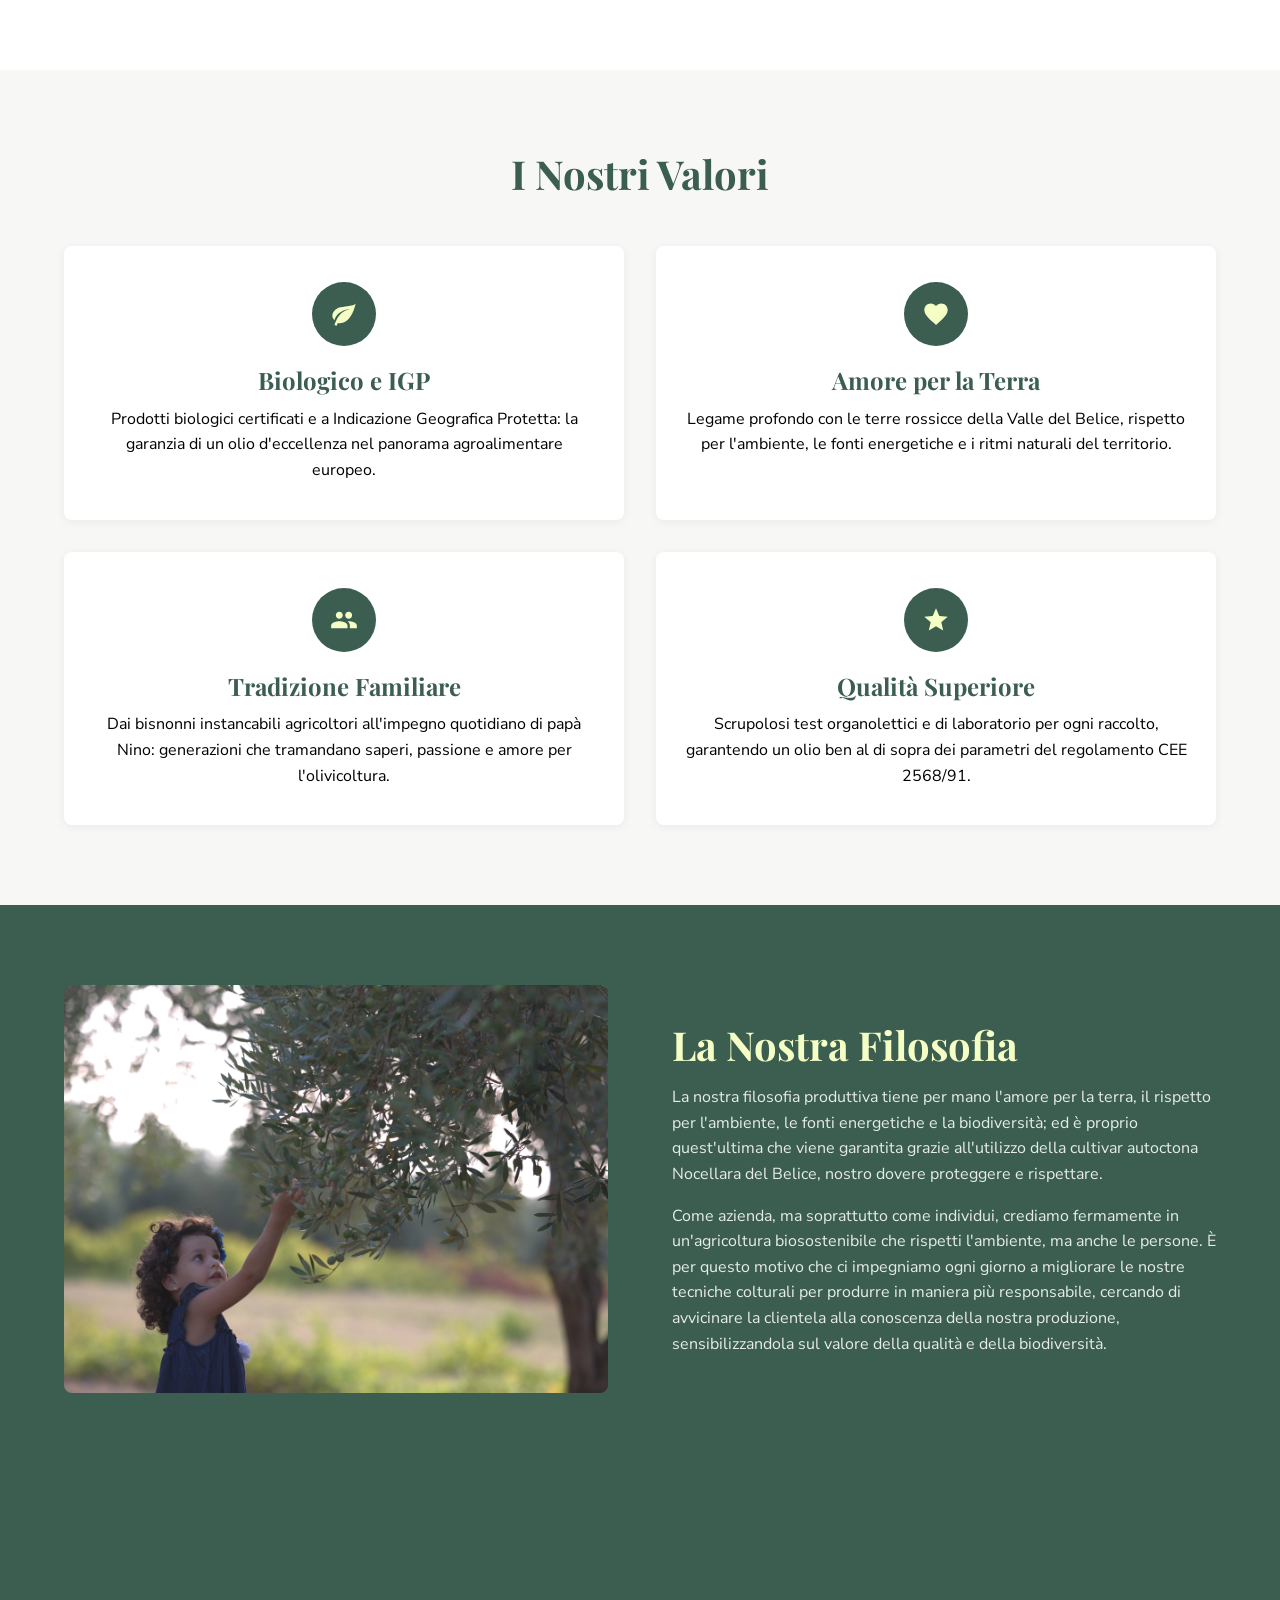
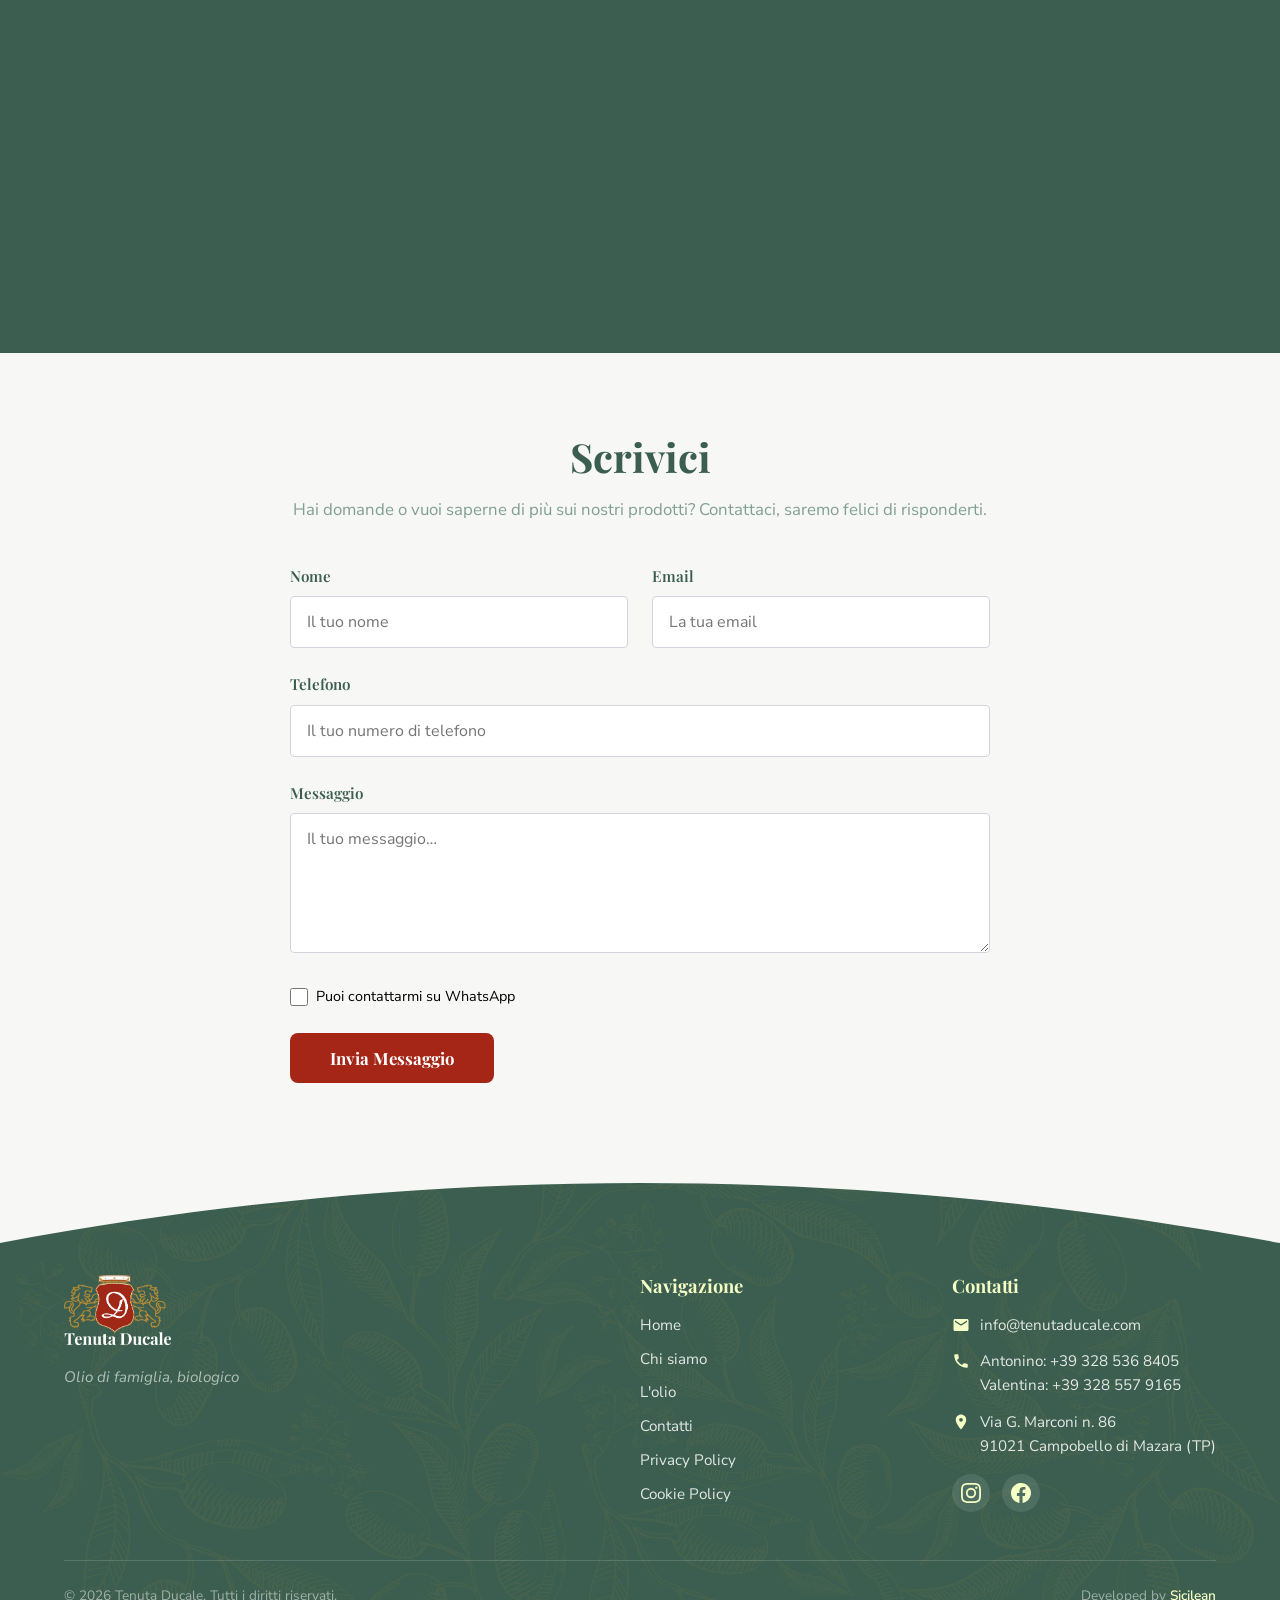
==== commit cd76945f: "Aggiunte foto, dati, migliorie varie di stile contenuti" ====
--- a/chi-siamo.html
+++ b/chi-siamo.html
@@ -56,8 +56,7 @@
   </div>
 
   <!-- ========== HERO ========== -->
-  <!-- Sostituire con: style="background-image: url('img/hero-chi-siamo.webp')" -->
-  <section class="hero" aria-label="Hero">
+  <section class="hero hero--home" style="background-image: url('public/8O6A8404.webp')" aria-label="Hero">
     <div class="hero__content">
       <h1 class="hero__title" data-i18n="hero.about.title">Chi Siamo</h1>
       <p class="hero__subtitle" data-i18n="hero.about.subtitle">Una storia da raccontare</p>
@@ -72,7 +71,7 @@
       <div class="container">
         <div class="two-col fade-in">
           <div class="two-col__img">
-            <!-- Sostituire con: <img src="img/storia-uliveto.webp" alt="Uliveto storico nella Valle del Belice" loading="lazy" width="600" height="450"> -->
+            <img src="public/8O6A8428.webp" alt="Uliveto storico nella Valle del Belice" loading="lazy" width="600" height="450" style="transform: scale(1.3) translateY(-8%);">
           </div>
           <div class="two-col__text">
             <h2 id="story-heading" data-i18n="about.story.title">Una Storia da Raccontare</h2>
@@ -83,7 +82,7 @@
 
         <div class="two-col two-col--reverse fade-in" style="margin-top: 4rem;">
           <div class="two-col__img">
-            <!-- Sostituire con: <img src="img/storia-palazzo.webp" alt="Antico Palazzo Ducale nella Valle del Belice" loading="lazy" width="600" height="450"> -->
+            <img src="public/23A3548.webp" alt="Antico Palazzo Ducale nella Valle del Belice" loading="lazy" width="600" height="450">
           </div>
           <div class="two-col__text">
             <p data-i18n="about.story.p3">La vicinanza del mare e i venti salmastri si sono dimostrati particolarmente vocati per la coltivazione degli uliveti di Nocellara del Belice. Col passare del tempo e col cambio delle politiche, la decisione dei nonni di trasformare interi filari di viti in filari di ulivo fu immediata. Così il processo di espansione della Nocellara del Belice nel nostro territorio ha fatto quasi scomparire le altre colture, diventando reddito ed economia primaria del territorio.</p>
@@ -141,7 +140,7 @@
       <div class="container">
         <div class="two-col fade-in">
           <div class="two-col__img">
-            <!-- Sostituire con: <img src="img/filosofia-campo.webp" alt="Coltivazione biologica nell'uliveto" loading="lazy" width="600" height="450"> -->
+            <img src="public/8H9A7981.webp" alt="Coltivazione biologica nell'uliveto" loading="lazy" width="600" height="450">
           </div>
           <div class="two-col__text">
             <h2 id="philosophy-heading" data-i18n="about.philosophy.title">La Nostra Filosofia</h2>
@@ -152,7 +151,7 @@
 
         <div class="two-col two-col--reverse fade-in" style="margin-top: 4rem;">
           <div class="two-col__img">
-            <!-- Sostituire con: <img src="img/filosofia-sostenibilita.webp" alt="Uliveto biologico e sostenibile" loading="lazy" width="600" height="450"> -->
+            <img src="public/controllo qualità.webp" alt="Controllo qualità dell'olio extravergine" loading="lazy" width="600" height="450">
           </div>
           <div class="two-col__text">
             <p data-i18n="about.philosophy.p3">I cambiamenti climatici e l'inaridimento del suolo ci hanno spinto verso metodi di coltivazione che puntano al risparmio delle risorse naturali e a un'agricoltura del tutto esente da fitofarmaci. Utilizziamo tecniche di lotta ecocompatibile e modelli di migliore pratica agricola, perché vogliamo dimostrare che è possibile produrre in modo sano, responsabile e sostenibile.</p>
@@ -233,15 +232,23 @@
           <h3 data-i18n="footer.contact">Contatti</h3>
           <div class="footer__contact-item">
             <svg viewBox="0 0 24 24" aria-hidden="true"><path d="M20 4H4c-1.1 0-2 .9-2 2v12c0 1.1.9 2 2 2h16c1.1 0 2-.9 2-2V6c0-1.1-.9-2-2-2zm0 4l-8 5-8-5V6l8 5 8-5v2z"/></svg>
-            <span>info@tenutaducale.com</span>
+            <a href="mailto:info@tenutaducale.com">info@tenutaducale.com</a>
           </div>
           <div class="footer__contact-item">
             <svg viewBox="0 0 24 24" aria-hidden="true"><path d="M6.62 10.79c1.44 2.83 3.76 5.14 6.59 6.59l2.2-2.2c.27-.27.67-.36 1.02-.24 1.12.37 2.33.57 3.57.57.55 0 1 .45 1 1V20c0 .55-.45 1-1 1-9.39 0-17-7.61-17-17 0-.55.45-1 1-1h3.5c.55 0 1 .45 1 1 0 1.25.2 2.45.57 3.57.11.35.03.74-.25 1.02l-2.2 2.2z"/></svg>
-            <span>+39 0XX XXX XXXX</span>
+            <span>Antonino: <a href="tel:+393285368405">+39 328 536 8405</a><br>Valentina: <a href="tel:+393285579165">+39 328 557 9165</a></span>
           </div>
           <div class="footer__contact-item">
             <svg viewBox="0 0 24 24" aria-hidden="true"><path d="M12 2C8.13 2 5 5.13 5 9c0 5.25 7 13 7 13s7-7.75 7-13c0-3.87-3.13-7-7-7zm0 9.5c-1.38 0-2.5-1.12-2.5-2.5s1.12-2.5 2.5-2.5 2.5 1.12 2.5 2.5-1.12 2.5-2.5 2.5z"/></svg>
-            <span>Valle del Belice, Sicilia, Italia</span>
+            <span>Via G. Marconi n. 86<br>91021 Campobello di Mazara (TP)</span>
+          </div>
+          <div class="footer__social">
+            <a href="https://bit.ly/40xbv5w" target="_blank" rel="noopener" aria-label="Seguici su Instagram">
+              <svg viewBox="0 0 24 24" aria-hidden="true"><path d="M12 2.163c3.204 0 3.584.012 4.85.07 3.252.148 4.771 1.691 4.919 4.919.058 1.265.069 1.645.069 4.849 0 3.205-.012 3.584-.069 4.849-.149 3.225-1.664 4.771-4.919 4.919-1.266.058-1.644.07-4.85.07-3.204 0-3.584-.012-4.849-.07-3.26-.149-4.771-1.699-4.919-4.92-.058-1.265-.07-1.644-.07-4.849 0-3.204.013-3.583.07-4.849.149-3.227 1.664-4.771 4.919-4.919 1.266-.057 1.645-.069 4.849-.069zM12 0C8.741 0 8.333.014 7.053.072 2.695.272.273 2.69.073 7.052.014 8.333 0 8.741 0 12c0 3.259.014 3.668.072 4.948.2 4.358 2.618 6.78 6.98 6.98C8.333 23.986 8.741 24 12 24c3.259 0 3.668-.014 4.948-.072 4.354-.2 6.782-2.618 6.979-6.98.059-1.28.073-1.689.073-4.948 0-3.259-.014-3.667-.072-4.947-.196-4.354-2.617-6.78-6.979-6.98C15.668.014 15.259 0 12 0zm0 5.838a6.162 6.162 0 100 12.324 6.162 6.162 0 000-12.324zM12 16a4 4 0 110-8 4 4 0 010 8zm6.406-11.845a1.44 1.44 0 100 2.881 1.44 1.44 0 000-2.881z"/></svg>
+            </a>
+            <a href="https://bit.ly/3YwTAdd" target="_blank" rel="noopener" aria-label="Seguici su Facebook">
+              <svg viewBox="0 0 24 24" aria-hidden="true"><path d="M24 12.073c0-6.627-5.373-12-12-12s-12 5.373-12 12c0 5.99 4.388 10.954 10.125 11.854v-8.385H7.078v-3.47h3.047V9.43c0-3.007 1.792-4.669 4.533-4.669 1.312 0 2.686.235 2.686.235v2.953H15.83c-1.491 0-1.956.925-1.956 1.874v2.25h3.328l-.532 3.47h-2.796v8.385C19.612 23.027 24 18.062 24 12.073z"/></svg>
+            </a>
           </div>
         </div>
       </div>
@@ -253,7 +260,7 @@
   </footer>
 
   <!-- WhatsApp -->
-  <a href="https://wa.me/39XXXXXXXXXX" class="whatsapp-btn" target="_blank" rel="noopener" aria-label="Contattaci su WhatsApp">
+  <a href="https://wa.me/393285579165" class="whatsapp-btn" target="_blank" rel="noopener" aria-label="Contattaci su WhatsApp">
     <svg viewBox="0 0 24 24" aria-hidden="true"><path d="M17.472 14.382c-.297-.149-1.758-.867-2.03-.967-.273-.099-.471-.148-.67.15-.197.297-.767.966-.94 1.164-.173.199-.347.223-.644.075-.297-.15-1.255-.463-2.39-1.475-.883-.788-1.48-1.761-1.653-2.059-.173-.297-.018-.458.13-.606.134-.133.298-.347.446-.52.149-.174.198-.298.298-.497.099-.198.05-.371-.025-.52-.075-.149-.669-1.612-.916-2.207-.242-.579-.487-.5-.669-.51-.173-.008-.371-.01-.57-.01-.198 0-.52.074-.792.372-.272.297-1.04 1.016-1.04 2.479 0 1.462 1.065 2.875 1.213 3.074.149.198 2.096 3.2 5.077 4.487.709.306 1.262.489 1.694.625.712.227 1.36.195 1.871.118.571-.085 1.758-.719 2.006-1.413.248-.694.248-1.289.173-1.413-.074-.124-.272-.198-.57-.347m-5.421 7.403h-.004a9.87 9.87 0 01-5.031-1.378l-.361-.214-3.741.982.998-3.648-.235-.374a9.86 9.86 0 01-1.51-5.26c.001-5.45 4.436-9.884 9.888-9.884 2.64 0 5.122 1.03 6.988 2.898a9.825 9.825 0 012.893 6.994c-.003 5.45-4.437 9.884-9.885 9.884m8.413-18.297A11.815 11.815 0 0012.05 0C5.495 0 .16 5.335.157 11.892c0 2.096.547 4.142 1.588 5.945L.057 24l6.305-1.654a11.882 11.882 0 005.683 1.448h.005c6.554 0 11.89-5.335 11.893-11.893a11.821 11.821 0 00-3.48-8.413z"/></svg>
   </a>
 
--- a/styles.css
+++ b/styles.css
@@ -218,16 +218,22 @@
   left: 0;
   width: 100%;
   z-index: 1000;
-  transition: background-color var(--transition), box-shadow var(--transition);
+  transition: background var(--transition), box-shadow var(--transition), backdrop-filter var(--transition), border-bottom var(--transition);
 }
 
 .navbar--transparent {
-  background-color: transparent;
+  background: rgba(59, 94, 80, 0.15);
+  backdrop-filter: blur(12px);
+  -webkit-backdrop-filter: blur(12px);
+  border-bottom: 1px solid rgba(59, 94, 80, 0.25);
 }
 
 .navbar--scrolled {
-  background-color: var(--sfondo);
+  background: rgba(255, 255, 255, 0.72);
   box-shadow: var(--shadow-md);
+  backdrop-filter: blur(14px) saturate(1.2);
+  -webkit-backdrop-filter: blur(14px) saturate(1.2);
+  border-bottom: 1px solid rgba(0, 0, 0, 0.06);
 }
 
 .navbar__inner {
@@ -320,7 +326,7 @@
   left: 0;
   width: 0;
   height: 2px;
-  background-color: currentColor;
+  background-color: #B98C34;
   transition: width var(--transition);
 }
 
@@ -489,7 +495,12 @@
 }
 
 .hero--home::before {
-  background: rgba(0, 0, 0, 0.35);
+  background: linear-gradient(
+    to bottom,
+    rgba(59, 94, 80, 0.55) 0%,
+    rgba(59, 94, 80, 0.25) 40%,
+    rgba(59, 94, 80, 0.2) 100%
+  );
 }
 
 .hero--home::after {
@@ -554,8 +565,12 @@
 
 .cards-grid {
   display: grid;
-  grid-template-columns: repeat(auto-fit, minmax(280px, 1fr));
+  grid-template-columns: repeat(2, 1fr);
   gap: 2rem;
+}
+
+.cards-grid--three {
+  grid-template-columns: repeat(3, 1fr);
 }
 
 .card {
@@ -920,7 +935,7 @@
 
 .contact-info-grid {
   display: grid;
-  grid-template-columns: repeat(auto-fit, minmax(250px, 1fr));
+  grid-template-columns: repeat(3, 1fr);
   gap: 1.5rem;
   margin-bottom: 3rem;
 }
@@ -933,6 +948,8 @@
   background: var(--sfondo);
   border-radius: var(--radius);
   box-shadow: var(--shadow-sm);
+  min-width: 0;
+  overflow: hidden;
 }
 
 .contact-info-card__icon {
@@ -958,10 +975,16 @@
   margin-bottom: 0.25rem;
 }
 
+.contact-info-card > div:last-child {
+  min-width: 0;
+  overflow: hidden;
+}
+
 .contact-info-card p {
   font-size: 0.95rem;
   margin-bottom: 0;
   color: #555;
+  word-break: break-word;
 }
 
 .contact-info-card a {
@@ -971,6 +994,40 @@
 
 .contact-info-card a:hover {
   color: var(--accent-rosso);
+}
+
+.contact-social {
+  display: flex;
+  flex-wrap: wrap;
+  gap: 0.5rem;
+  margin-top: 0.25rem;
+}
+
+.contact-social a {
+  display: inline-flex;
+  align-items: center;
+  gap: 0.35rem;
+  padding: 0.4rem 0.7rem;
+  border-radius: var(--radius);
+  background: var(--primario-scuro);
+  color: var(--sfondo);
+  font-size: 0.82rem;
+  font-weight: 600;
+  transition: background var(--transition), transform var(--transition);
+  white-space: nowrap;
+}
+
+.contact-social a:hover {
+  background: #2d4a3e;
+  color: var(--sfondo);
+  transform: translateY(-2px);
+}
+
+.contact-social svg {
+  width: 16px;
+  height: 16px;
+  fill: var(--accent-giallo);
+  flex-shrink: 0;
 }
 
 /* --- 11b. Awards & Publications --- */
@@ -984,7 +1041,7 @@
   letter-spacing: 0.08em;
   margin-bottom: 1.5rem;
   padding-bottom: 0.5rem;
-  border-bottom: 2px solid var(--accent-giallo);
+  border-bottom: 2px solid #B98C34;
   display: inline-block;
 }
 
@@ -1286,6 +1343,43 @@
   margin-top: 3px;
 }
 
+.footer__contact-item a {
+  color: rgba(255, 255, 255, 0.85);
+  transition: color var(--transition);
+}
+
+.footer__contact-item a:hover {
+  color: var(--accent-giallo);
+}
+
+.footer__social {
+  display: flex;
+  gap: 0.75rem;
+  margin-top: 1rem;
+}
+
+.footer__social a {
+  display: flex;
+  align-items: center;
+  justify-content: center;
+  width: 38px;
+  height: 38px;
+  border-radius: 50%;
+  background: rgba(255, 255, 255, 0.1);
+  transition: background var(--transition), transform var(--transition);
+}
+
+.footer__social a:hover {
+  background: rgba(255, 255, 255, 0.2);
+  transform: translateY(-2px);
+}
+
+.footer__social svg {
+  width: 20px;
+  height: 20px;
+  fill: var(--accent-giallo);
+}
+
 .footer__bottom {
   display: flex;
   align-items: center;
@@ -1582,6 +1676,10 @@
   transform: translateY(-2px);
 }
 
+.text-center {
+  text-align: center;
+}
+
 .btn--accent {
   background-color: var(--accent-rosso);
   color: var(--sfondo);
@@ -1623,6 +1721,9 @@
   .footer__grid {
     grid-template-columns: 1fr 1fr;
     gap: 2rem;
+  }
+  .contact-info-grid {
+    grid-template-columns: repeat(2, 1fr);
   }
 }
 
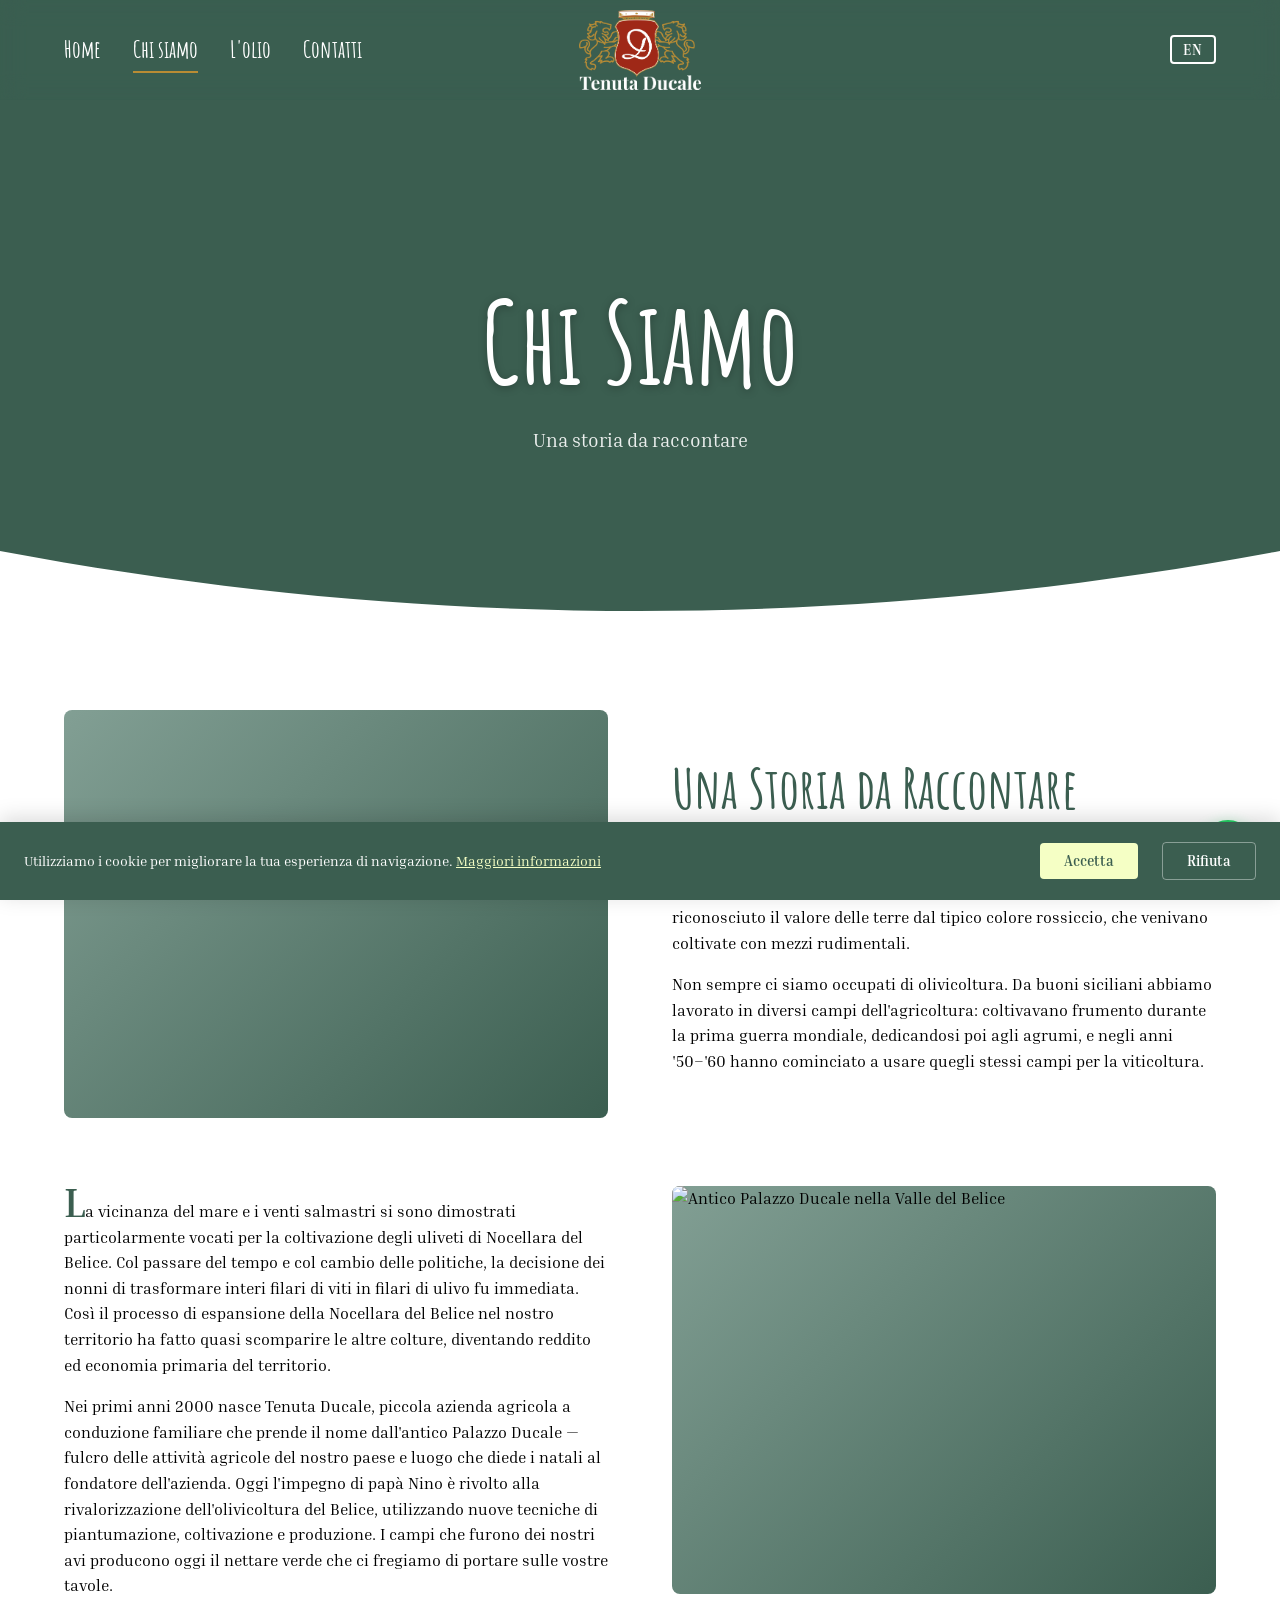
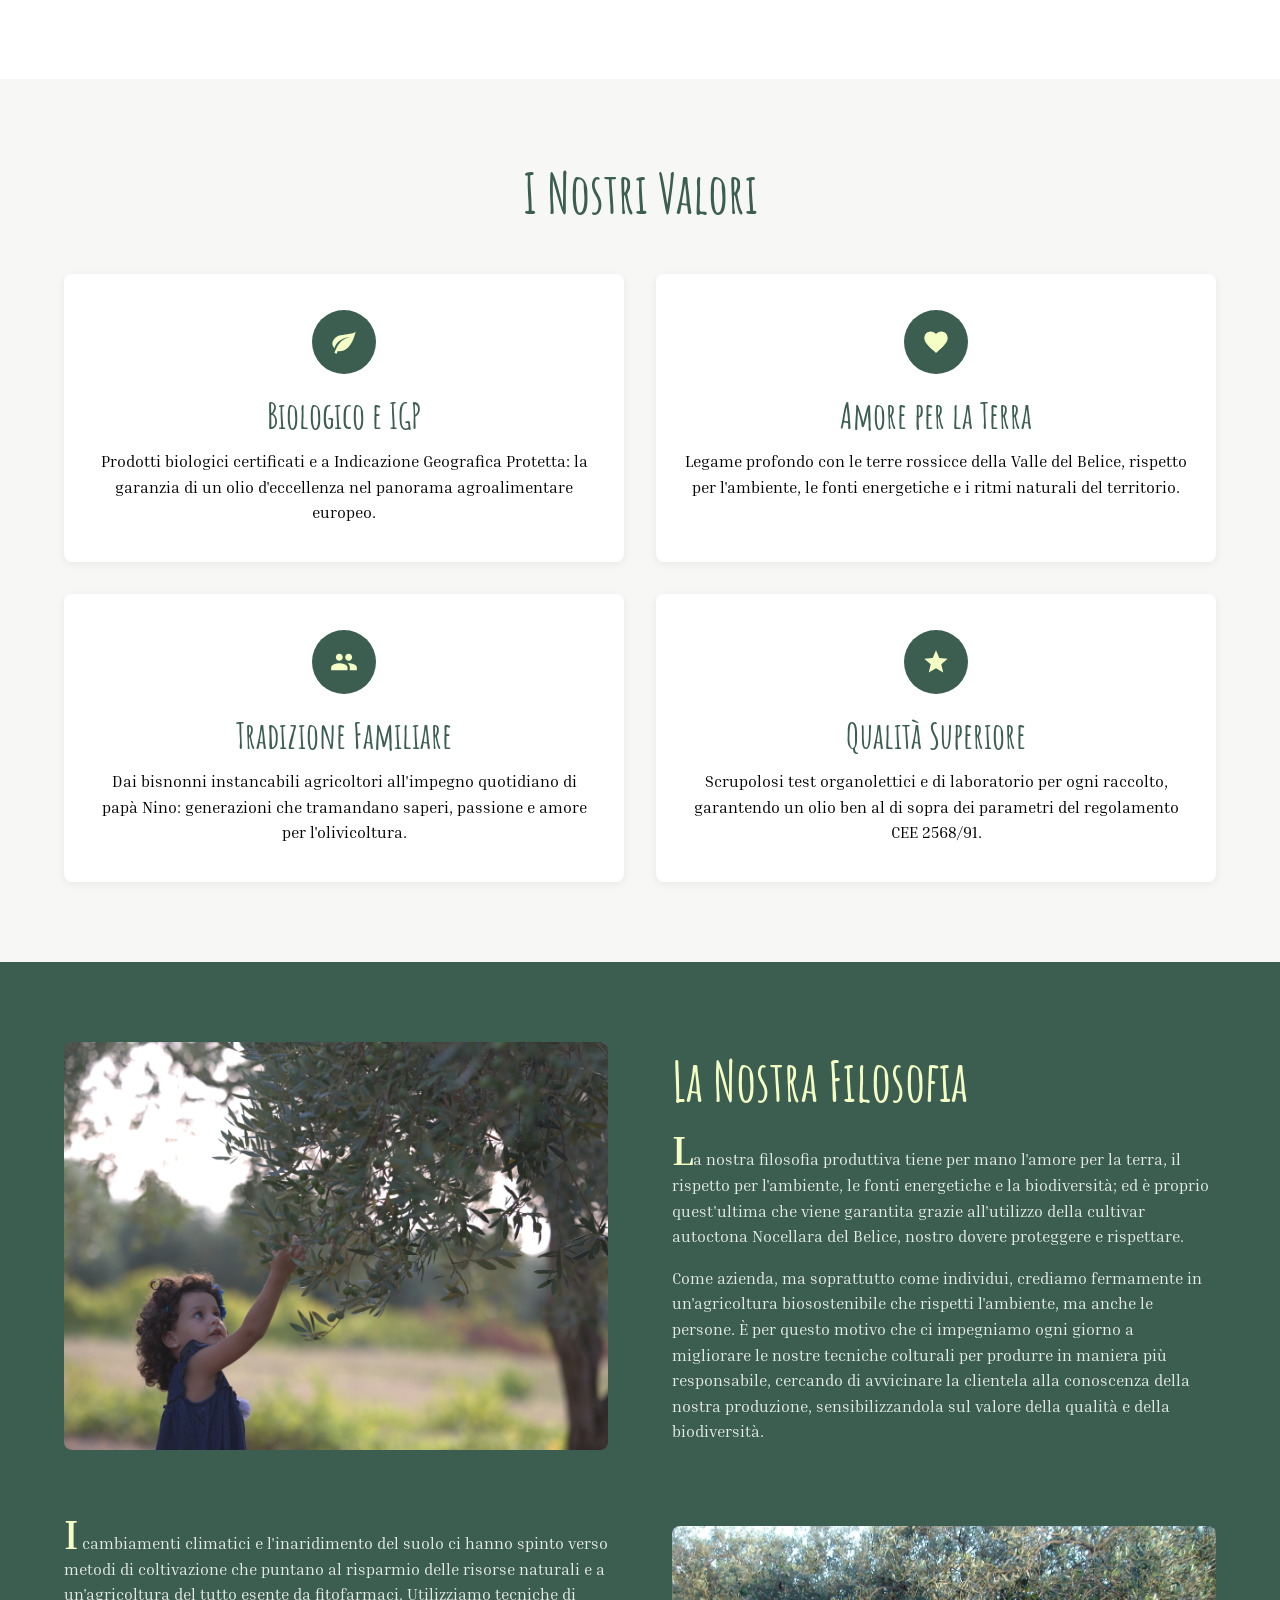
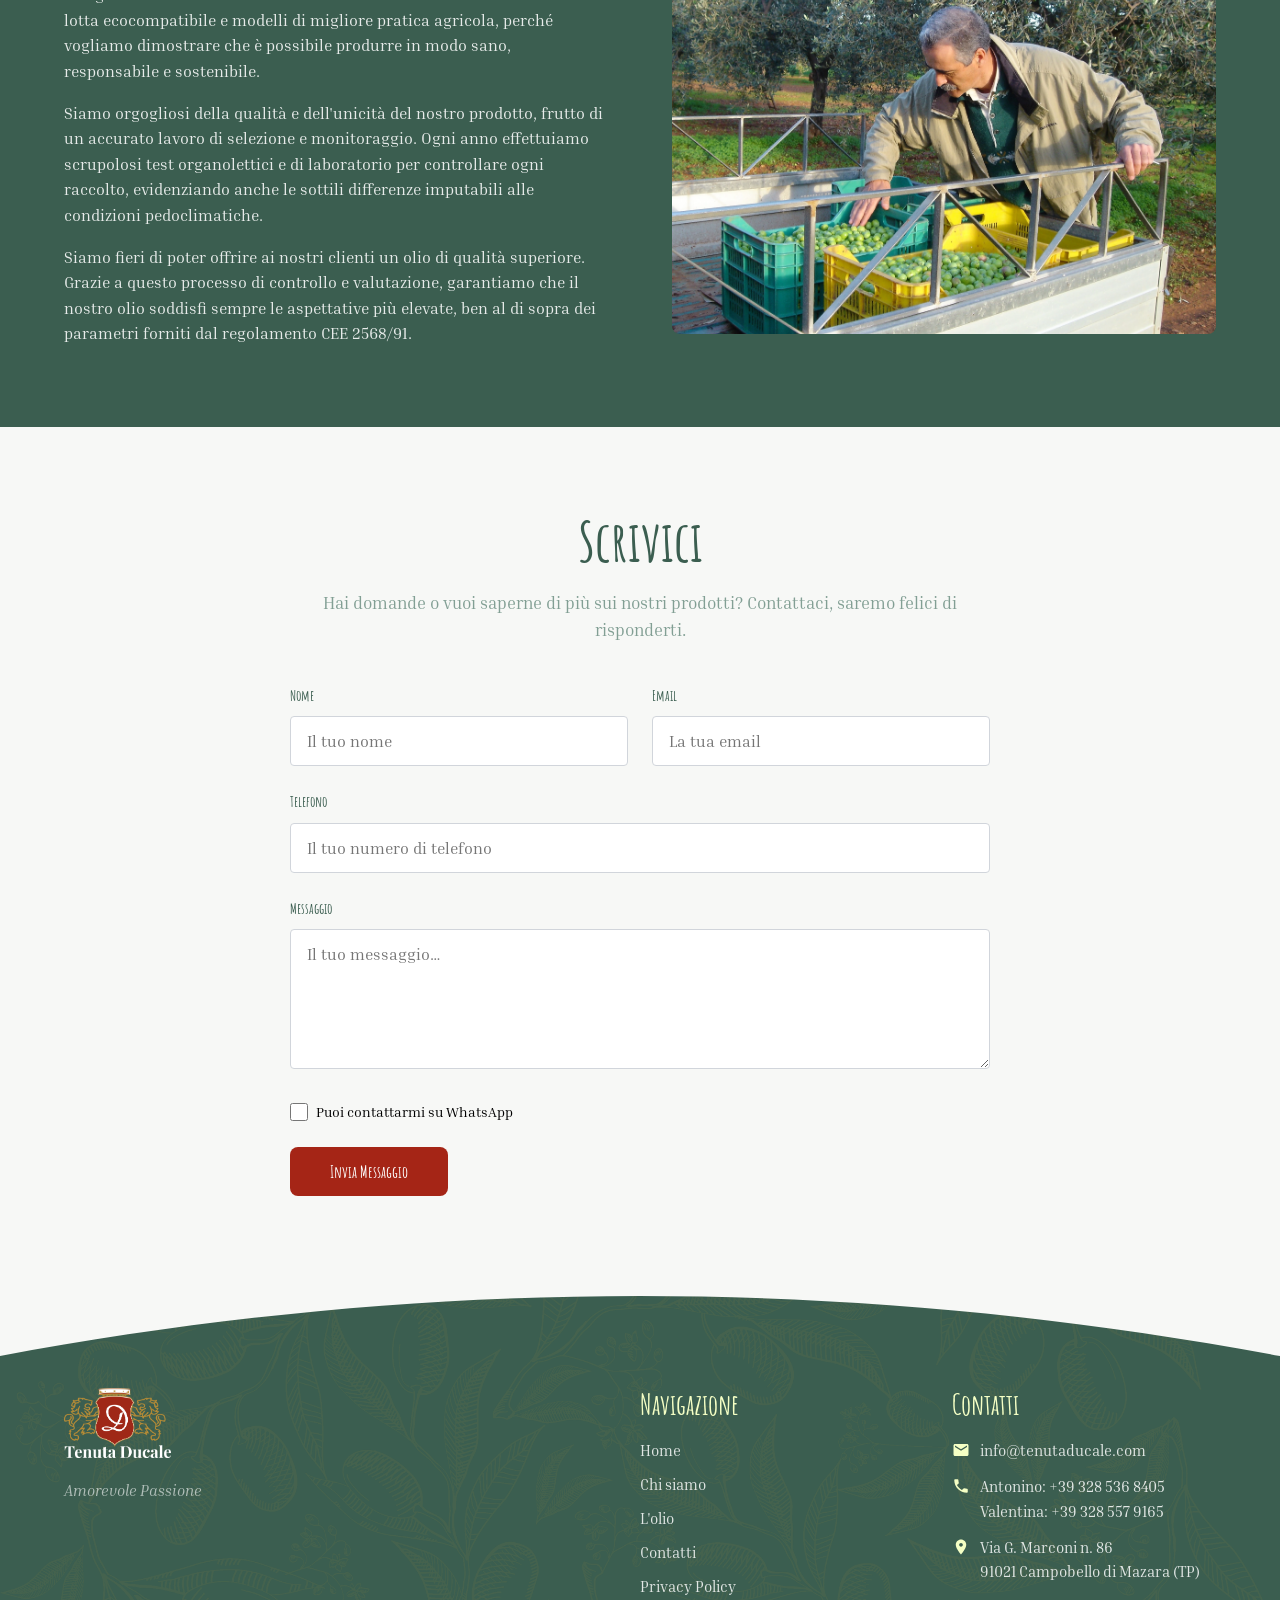
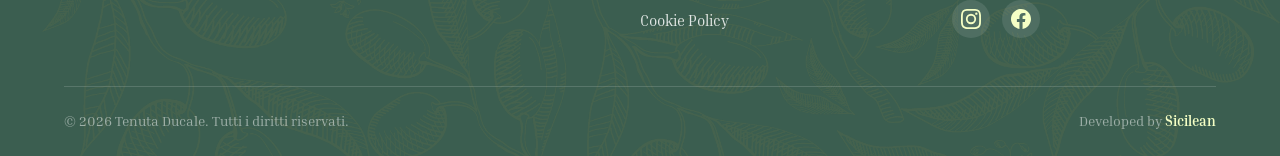
==== commit ae3be08d: "Aggiornamenti sito: mobile centering, traduzioni EN complete, contenuti e media Made-with: Cursor" ====
--- a/chi-siamo.html
+++ b/chi-siamo.html
@@ -18,7 +18,7 @@
 
   <link rel="preconnect" href="https://fonts.googleapis.com">
   <link rel="preconnect" href="https://fonts.gstatic.com" crossorigin>
-  <link href="https://fonts.googleapis.com/css2?family=Nunito+Sans:ital,opsz,wght@0,6..12,300;0,6..12,400;0,6..12,600;0,6..12,700;1,6..12,400&family=Playfair+Display:ital,wght@0,400..900;1,400..900&display=swap" rel="stylesheet">
+  <link href="https://fonts.googleapis.com/css2?family=Inria+Serif:ital,wght@0,300;0,400;0,700;1,300;1,400;1,700&family=Amatic+SC:wght@400;700&display=swap" rel="stylesheet">
 
   <link rel="stylesheet" href="styles.css">
 </head>
@@ -69,7 +69,7 @@
     <!-- --- LA NOSTRA STORIA --- -->
     <section class="section" aria-labelledby="story-heading">
       <div class="container">
-        <div class="two-col fade-in">
+        <div class="two-col two-col--img-below-mobile fade-in">
           <div class="two-col__img">
             <img src="public/8O6A8428.webp" alt="Uliveto storico nella Valle del Belice" loading="lazy" width="600" height="450" style="transform: scale(1.3) translateY(-8%);">
           </div>
@@ -80,7 +80,7 @@
           </div>
         </div>
 
-        <div class="two-col two-col--reverse fade-in" style="margin-top: 4rem;">
+        <div class="two-col two-col--reverse two-col--img-below-mobile fade-in" style="margin-top: 4rem;">
           <div class="two-col__img">
             <img src="public/23A3548.webp" alt="Antico Palazzo Ducale nella Valle del Belice" loading="lazy" width="600" height="450">
           </div>
@@ -215,7 +215,7 @@
       <div class="footer__grid">
         <div>
           <a href="index.html" class="footer__logo"><img src="public/Logo Tenuta Ducale-3.png" alt="Tenuta Ducale" width="150" height="70"></a>
-          <p class="footer__tagline" data-i18n="footer.tagline">Olio di famiglia, biologico</p>
+          <p class="footer__tagline" data-i18n="footer.tagline">Amorevole Passione</p>
         </div>
         <div>
           <h3 data-i18n="footer.nav">Navigazione</h3>
--- a/styles.css
+++ b/styles.css
@@ -55,7 +55,7 @@
 }
 
 body {
-  font-family: "Nunito Sans", sans-serif;
+  font-family: "Inria Serif", sans-serif;
   font-size: 16px;
   line-height: 1.6;
   color: var(--testo);
@@ -90,19 +90,35 @@
 /* --- 2. Typography --- */
 
 h1, h2, h3, h4 {
-  font-family: "Playfair Display", serif;
+  font-family: "Amatic SC", sans-serif;
   font-weight: 700;
   line-height: 1.2;
   color: var(--primario-scuro);
 }
 
-h1 { font-size: clamp(2rem, 5vw, 3.5rem); }
-h2 { font-size: clamp(1.75rem, 4vw, 2.5rem); margin-bottom: 1rem; }
-h3 { font-size: clamp(1.25rem, 3vw, 1.5rem); margin-bottom: 0.75rem; }
-h4 { font-size: 1.125rem; margin-bottom: 0.5rem; }
+h1 { font-size: clamp(7rem, 5vw, 7rem); }
+h2 { font-size: clamp(2.5rem, 5vw, 3.5rem); margin-bottom: 1rem; }
+h3 { font-size: clamp(1.75rem, 3.5vw, 2.25rem); margin-bottom: 0.75rem; }
+h4 { font-size: 1.5rem; margin-bottom: 0.5rem; }
 
 p { margin-bottom: 1rem; }
 p:last-child { margin-bottom: 0; }
+
+/* Drop cap — capolettera nei contenuti principali */
+main .two-col__text > p:first-of-type::first-letter,
+main .process-step__content > p:first-of-type::first-letter {
+  font-family: "Inria Serif", serif;
+  font-size: 2.5rem;
+  font-weight: 700;
+  color: var(--primario-scuro);
+  line-height: 1;
+  vertical-align: baseline;
+}
+
+.section--dark .two-col__text > p:first-of-type::first-letter,
+.section--dark .process-step__content > p:first-of-type::first-letter {
+  color: var(--accent-giallo);
+}
 
 /* --- 3. Layout --- */
 
@@ -119,6 +135,35 @@
 
 .section--alt {
   background-color: #f7f8f6;
+}
+
+.section--oil-bg {
+  position: relative;
+  overflow: hidden;
+}
+
+.section--oil-bg::before {
+  content: '';
+  position: absolute;
+  top: 0;
+  left: -2%;
+  width: 28%;
+  height: 70%;
+  background: url('public/Bottiglia-tenuta-ducale.webp') no-repeat top left / contain;
+  opacity: 0.40;
+  pointer-events: none;
+  z-index: 0;
+}
+
+.section--oil-bg > .container {
+  position: relative;
+  z-index: 1;
+}
+
+@media (max-width: 768px) {
+  .section--oil-bg::before {
+    display: none;
+  }
 }
 
 .section--dark {
@@ -311,8 +356,9 @@
 }
 
 .navbar__link {
-  font-size: 0.95rem;
-  font-weight: 600;
+  font-family: "Amatic SC", sans-serif;
+  font-size: 1.5rem;
+  font-weight: 700;
   color: var(--sfondo);
   transition: color var(--transition);
   position: relative;
@@ -437,7 +483,7 @@
 }
 
 .mobile-menu__link {
-  font-family: "Playfair Display", serif;
+  font-family: "Amatic SC", sans-serif;
   font-size: 1.75rem;
   color: var(--sfondo);
   font-weight: 600;
@@ -549,7 +595,7 @@
   padding: 0.875rem 2rem;
   background-color: var(--accent-rosso);
   color: var(--sfondo);
-  font-family: "Nunito Sans", sans-serif;
+  font-family: "Inria Serif", sans-serif;
   font-weight: 700;
   font-size: 1rem;
   border-radius: var(--radius);
@@ -634,8 +680,36 @@
   object-fit: cover;
 }
 
+.two-col__img--bottle {
+  background: var(--sfondo);
+}
+
+.two-col__img--bottle img {
+  object-fit: contain;
+}
+
 .two-col__text .btn {
   margin-top: 0.5rem;
+}
+
+/* --- 8b. Video Section --- */
+
+.section--video {
+  background-color: var(--sfondo);
+}
+
+.video-wrapper {
+  max-width: 900px;
+  margin: 0 auto;
+  border-radius: var(--radius);
+  overflow: hidden;
+  box-shadow: var(--shadow-lg);
+}
+
+.video-wrapper video {
+  display: block;
+  width: 100%;
+  height: auto;
 }
 
 /* --- 9. Gallery --- */
@@ -738,7 +812,7 @@
   border-radius: 50%;
   background: var(--primario-scuro);
   color: var(--accent-giallo);
-  font-family: "Playfair Display", serif;
+  font-family: "Amatic SC", sans-serif;
   font-weight: 700;
   font-size: 1.25rem;
   margin: 0 auto 1.25rem;
@@ -749,6 +823,21 @@
 }
 
 /* --- 10b. Process Timeline --- */
+
+.process-hero {
+  max-width: 820px;
+  margin: 0 auto 2.5rem;
+  border-radius: var(--radius);
+  overflow: hidden;
+  box-shadow: var(--shadow-md);
+}
+
+.process-hero img {
+  display: block;
+  width: 100%;
+  height: 400px;
+  object-fit: cover;
+}
 
 .process-timeline {
   max-width: 820px;
@@ -789,7 +878,7 @@
   border-radius: 50%;
   background: var(--primario-scuro);
   color: var(--accent-giallo);
-  font-family: "Playfair Display", serif;
+  font-family: "Amatic SC", sans-serif;
   font-weight: 700;
   font-size: 1.25rem;
   z-index: 1;
@@ -804,7 +893,7 @@
 }
 
 .process-step__content h3 {
-  font-family: "Playfair Display", serif;
+  font-family: "Amatic SC", sans-serif;
   font-size: 1.35rem;
   font-weight: 700;
   color: var(--primario-scuro);
@@ -830,6 +919,7 @@
   }
 
   .process-step {
+    display: flex;
     flex-direction: column;
     align-items: center;
     text-align: center;
@@ -839,7 +929,22 @@
     position: static;
     left: auto;
     margin-right: 0;
-    margin-bottom: 1rem;
+    width: 40px;
+    height: 40px;
+    font-size: 1rem;
+    margin-bottom: 0.75rem;
+  }
+
+  .process-step__content {
+    display: block;
+  }
+
+  .process-step__content h3 {
+    margin-bottom: 0.75rem;
+  }
+
+  .process-step__content p {
+    margin-top: 0.5rem;
   }
 }
 
@@ -860,75 +965,131 @@
   object-fit: contain;
 }
 
-.analysis-grid {
-  display: grid;
-  grid-template-columns: repeat(auto-fit, minmax(260px, 1fr));
+.charts-grid {
+  display: flex;
+  flex-direction: column;
+  gap: 2rem;
+  max-width: 800px;
+  margin: 0 auto 3rem;
+}
+
+.chart-card {
+  background: var(--sfondo);
+  border-radius: var(--radius);
+  box-shadow: var(--shadow-sm);
+  padding: 1.5rem 2rem;
+}
+
+.chart-card h3 {
+  text-align: center;
+  color: var(--primario-scuro);
+  margin-bottom: 1rem;
+}
+
+@media (max-width: 768px) {
+  .chart-card {
+    padding: 0.75rem 0.5rem;
+  }
+}
+
+.analysis-dropdown {
+  max-width: 500px;
+  margin: 0 auto;
+}
+
+.analysis-dropdown__toggle {
+  display: flex;
+  align-items: center;
+  justify-content: center;
+  gap: 0.75rem;
+  width: 100%;
+  padding: 1rem 1.5rem;
+  background: var(--primario-scuro);
+  color: var(--sfondo);
+  border: none;
+  border-radius: var(--radius);
+  font-family: "Amatic SC", sans-serif;
+  font-size: 1.5rem;
+  font-weight: 700;
+  cursor: pointer;
+  transition: background var(--transition), box-shadow var(--transition);
+}
+
+.analysis-dropdown__toggle:hover {
+  background: var(--primario-chiaro);
+  box-shadow: var(--shadow-md);
+}
+
+.analysis-dropdown__icon {
+  fill: var(--sfondo);
+}
+
+.analysis-dropdown__chevron {
+  fill: var(--sfondo);
+  transition: transform 0.3s ease;
+}
+
+.analysis-dropdown__toggle[aria-expanded="true"] .analysis-dropdown__chevron {
+  transform: rotate(180deg);
+}
+
+.analysis-dropdown__content {
+  max-height: 0;
+  overflow: hidden;
+  transition: max-height 0.4s ease;
+}
+
+.analysis-dropdown__content--open {
+  max-height: 600px;
+}
+
+.analysis-dropdown__content .analysis-card {
+  display: flex;
+  align-items: center;
   gap: 1rem;
-  max-width: 920px;
-  margin: 0 auto;
-}
-
-.analysis-card {
-  display: flex;
-  align-items: center;
-  gap: 1.25rem;
-  padding: 1.25rem 1.5rem;
-  background: var(--sfondo-chiaro);
-  border: 1px solid rgba(58, 46, 30, 0.1);
-  border-radius: 10px;
+  padding: 0.85rem 1.5rem;
   text-decoration: none;
   color: var(--testo-corpo);
-  transition: box-shadow 0.25s ease, border-color 0.25s ease, transform 0.25s ease;
-}
-
-.analysis-card:hover {
-  border-color: var(--primario-scuro);
-  box-shadow: var(--shadow-md);
-  transform: translateY(-2px);
+  border-bottom: 1px solid rgba(58, 46, 30, 0.08);
+  transition: background var(--transition);
+}
+
+.analysis-dropdown__content .analysis-card:last-child {
+  border-bottom: none;
+}
+
+.analysis-dropdown__content .analysis-card:hover {
+  background: var(--sfondo-chiaro);
 }
 
 .analysis-card__year {
-  flex-shrink: 0;
-  font-family: "Playfair Display", serif;
-  font-size: 1.5rem;
+  font-family: "Amatic SC", sans-serif;
+  font-size: 1.35rem;
   font-weight: 700;
   color: var(--primario-scuro);
-  line-height: 1;
-}
-
-.analysis-card__info {
-  display: flex;
-  flex-direction: column;
-  gap: 0.25rem;
+  min-width: 3rem;
 }
 
 .analysis-card__label {
   font-weight: 600;
   font-size: 0.95rem;
   color: var(--primario-scuro);
-}
-
-.analysis-card__action {
-  display: flex;
-  align-items: center;
-  gap: 0.4rem;
-  font-size: 0.85rem;
-  color: var(--accent-oliva);
-  font-weight: 600;
-}
-
-.analysis-card__action svg {
-  transition: transform 0.2s ease;
-}
-
-.analysis-card:hover .analysis-card__action svg {
-  transform: translateY(2px);
-}
-
-@media (max-width: 600px) {
-  .analysis-grid {
-    grid-template-columns: 1fr;
-  }
+  flex: 1;
+}
+
+.analysis-card::after {
+  content: '';
+  display: inline-block;
+  width: 18px;
+  height: 18px;
+  background: url("data:image/svg+xml,%3Csvg viewBox='0 0 24 24' xmlns='http://www.w3.org/2000/svg'%3E%3Cpath d='M19 9h-4V3H9v6H5l7 7 7-7zM5 18v2h14v-2H5z' fill='%233b5e50'/%3E%3C/svg%3E") no-repeat center / contain;
+  flex-shrink: 0;
+  opacity: 0.5;
+  transition: opacity var(--transition);
+}
+
+.analysis-card:hover::after {
+  opacity: 1;
 }
 
 /* --- 11. Contact Info --- */
@@ -970,7 +1131,7 @@
 }
 
 .contact-info-card h4 {
-  font-family: "Playfair Display", serif;
+  font-family: "Amatic SC", sans-serif;
   color: var(--primario-scuro);
   margin-bottom: 0.25rem;
 }
@@ -1033,7 +1194,7 @@
 /* --- 11b. Awards & Publications --- */
 
 .awards-section-label {
-  font-family: "Playfair Display", serif;
+  font-family: "Amatic SC", sans-serif;
   font-size: 1.15rem;
   font-weight: 700;
   color: var(--primario-scuro);
@@ -1094,7 +1255,7 @@
 }
 
 .award-card__year {
-  font-family: "Playfair Display", serif;
+  font-family: "Amatic SC", sans-serif;
   font-size: 0.85rem;
   font-weight: 700;
   color: var(--accent-oliva);
@@ -1102,7 +1263,7 @@
 }
 
 .award-card__body h4 {
-  font-family: "Playfair Display", serif;
+  font-family: "Amatic SC", sans-serif;
   font-size: 1.05rem;
   font-weight: 700;
   color: var(--primario-scuro);
@@ -1129,6 +1290,38 @@
   }
 }
 
+.gallery-grid--premi {
+  grid-template-columns: repeat(4, 1fr);
+  margin-bottom: 3rem;
+}
+
+.gallery-grid--premi .gallery-item {
+  aspect-ratio: auto;
+  background: #f7f8f6;
+  box-shadow: none;
+}
+
+.gallery-grid--premi .gallery-item img {
+  object-fit: contain;
+  height: auto;
+}
+
+.gallery-grid--premi .gallery-item::after {
+  display: none;
+}
+
+@media (max-width: 1024px) {
+  .gallery-grid--premi {
+    grid-template-columns: repeat(3, 1fr);
+  }
+}
+
+@media (max-width: 600px) {
+  .gallery-grid--premi {
+    grid-template-columns: repeat(2, 1fr);
+  }
+}
+
 /* --- 12. Form --- */
 
 .form-section {
@@ -1158,7 +1351,7 @@
 
 .form-group label {
   display: block;
-  font-family: "Playfair Display", serif;
+  font-family: "Amatic SC", sans-serif;
   font-weight: 600;
   font-size: 0.95rem;
   margin-bottom: 0.5rem;
@@ -1172,7 +1365,7 @@
   padding: 0.875rem 1rem;
   border: 1px solid #d1d5db;
   border-radius: 4px;
-  font-family: "Nunito Sans", sans-serif;
+  font-family: "Inria Serif", sans-serif;
   font-size: 1rem;
   color: var(--testo);
   background-color: var(--sfondo);
@@ -1224,7 +1417,7 @@
   padding: 0.875rem 2.5rem;
   background-color: var(--accent-rosso);
   color: var(--sfondo);
-  font-family: "Playfair Display", serif;
+  font-family: "Amatic SC", sans-serif;
   font-weight: 700;
   font-size: 1.05rem;
   border: none;
@@ -1281,9 +1474,9 @@
 }
 
 .footer h3 {
-  font-family: "Playfair Display", serif;
+  font-family: "Amatic SC", sans-serif;
   color: var(--accent-giallo);
-  font-size: 1.15rem;
+  font-size: 1.75rem;
   margin-bottom: 1rem;
 }
 
@@ -1658,7 +1851,7 @@
 .btn {
   display: inline-block;
   padding: 0.75rem 1.75rem;
-  font-family: "Nunito Sans", sans-serif;
+  font-family: "Inria Serif", sans-serif;
   font-weight: 700;
   font-size: 0.95rem;
   border-radius: var(--radius);
@@ -1744,7 +1937,7 @@
   .two-col--reverse .two-col__text {
     order: 0;
   }
-  .gallery-grid {
+  .gallery-grid:not(.gallery-grid--premi) {
     display: flex;
     overflow-x: auto;
     scroll-snap-type: x mandatory;
@@ -1753,10 +1946,10 @@
     padding-bottom: 1rem;
     scrollbar-width: none;
   }
-  .gallery-grid::-webkit-scrollbar {
+  .gallery-grid:not(.gallery-grid--premi)::-webkit-scrollbar {
     display: none;
   }
-  .gallery-grid .gallery-item {
+  .gallery-grid:not(.gallery-grid--premi) .gallery-item {
     flex: 0 0 85%;
     scroll-snap-align: center;
     aspect-ratio: 4 / 3;
@@ -1799,6 +1992,51 @@
   }
   .steps-grid {
     grid-template-columns: 1fr 1fr;
+  }
+  .two-col--img-below-mobile .two-col__img {
+    order: 1;
+  }
+  .two-col__text {
+    text-align: center;
+  }
+  .process-step__content {
+    text-align: center;
+  }
+  .contact-form {
+    text-align: center;
+  }
+  .contact-form .form-group {
+    text-align: left;
+  }
+  .form-check {
+    justify-content: center;
+  }
+  .contact-info-card {
+    flex-direction: column;
+    align-items: center;
+    text-align: center;
+  }
+  .contact-social {
+    justify-content: center;
+  }
+  .awards-section-label {
+    display: table;
+    margin-left: auto;
+    margin-right: auto;
+  }
+  .footer__grid > div {
+    text-align: center;
+  }
+  .footer__links {
+    align-items: center;
+  }
+  .footer__contact-item {
+    flex-direction: column;
+    align-items: center;
+    text-align: center;
+  }
+  .footer__social {
+    justify-content: center;
   }
 }
 
